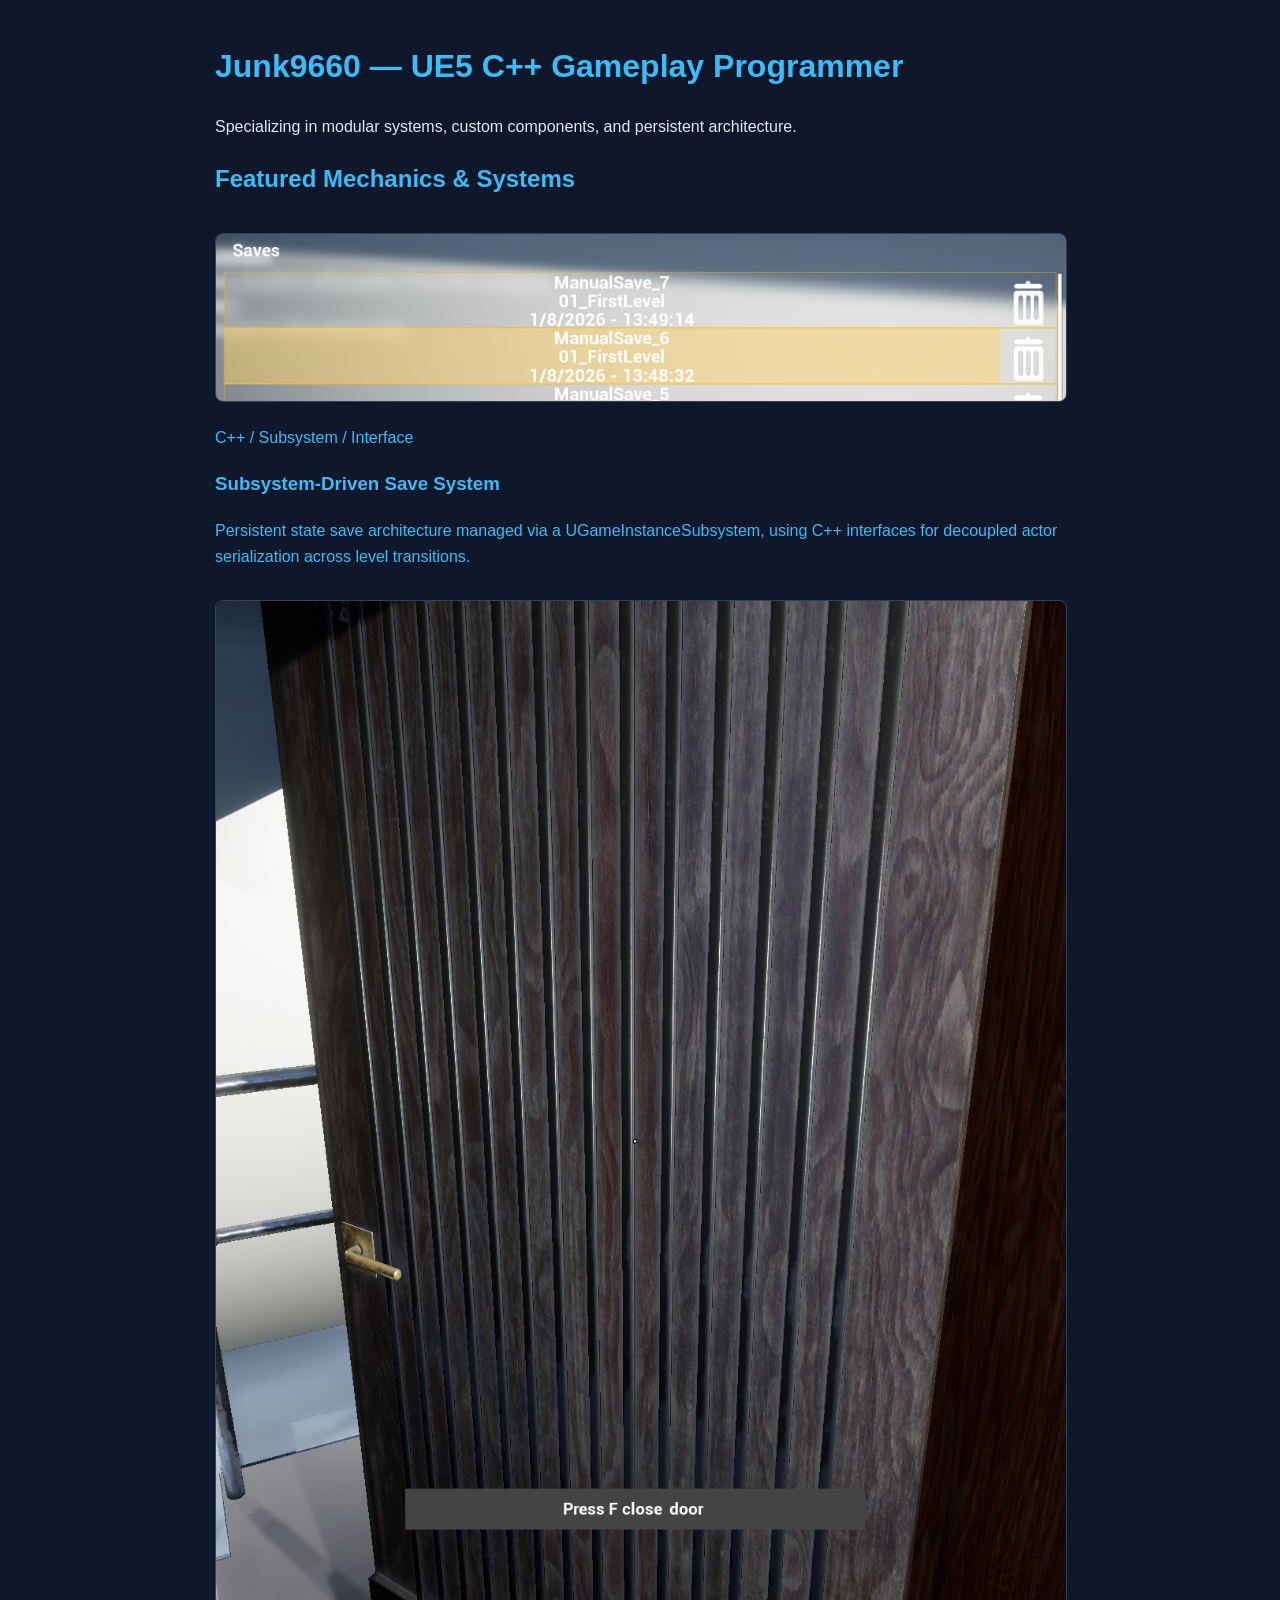
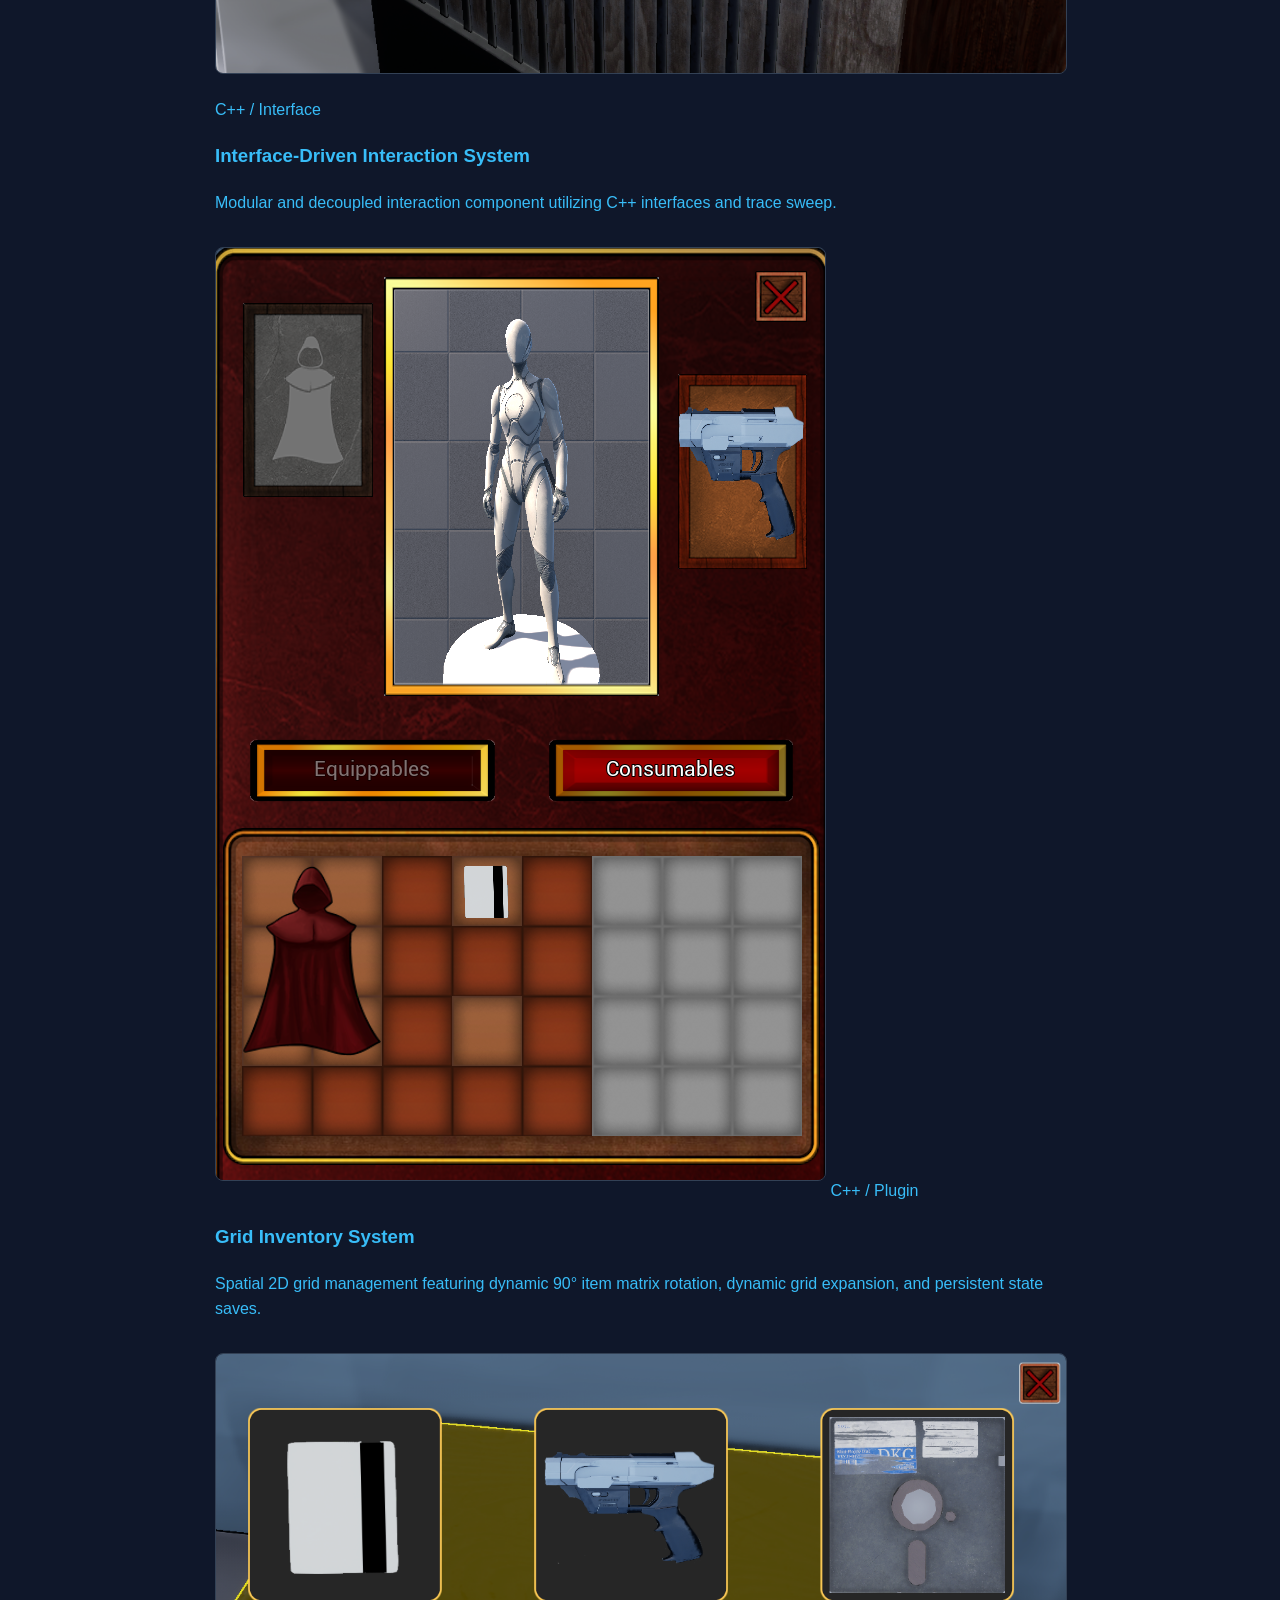
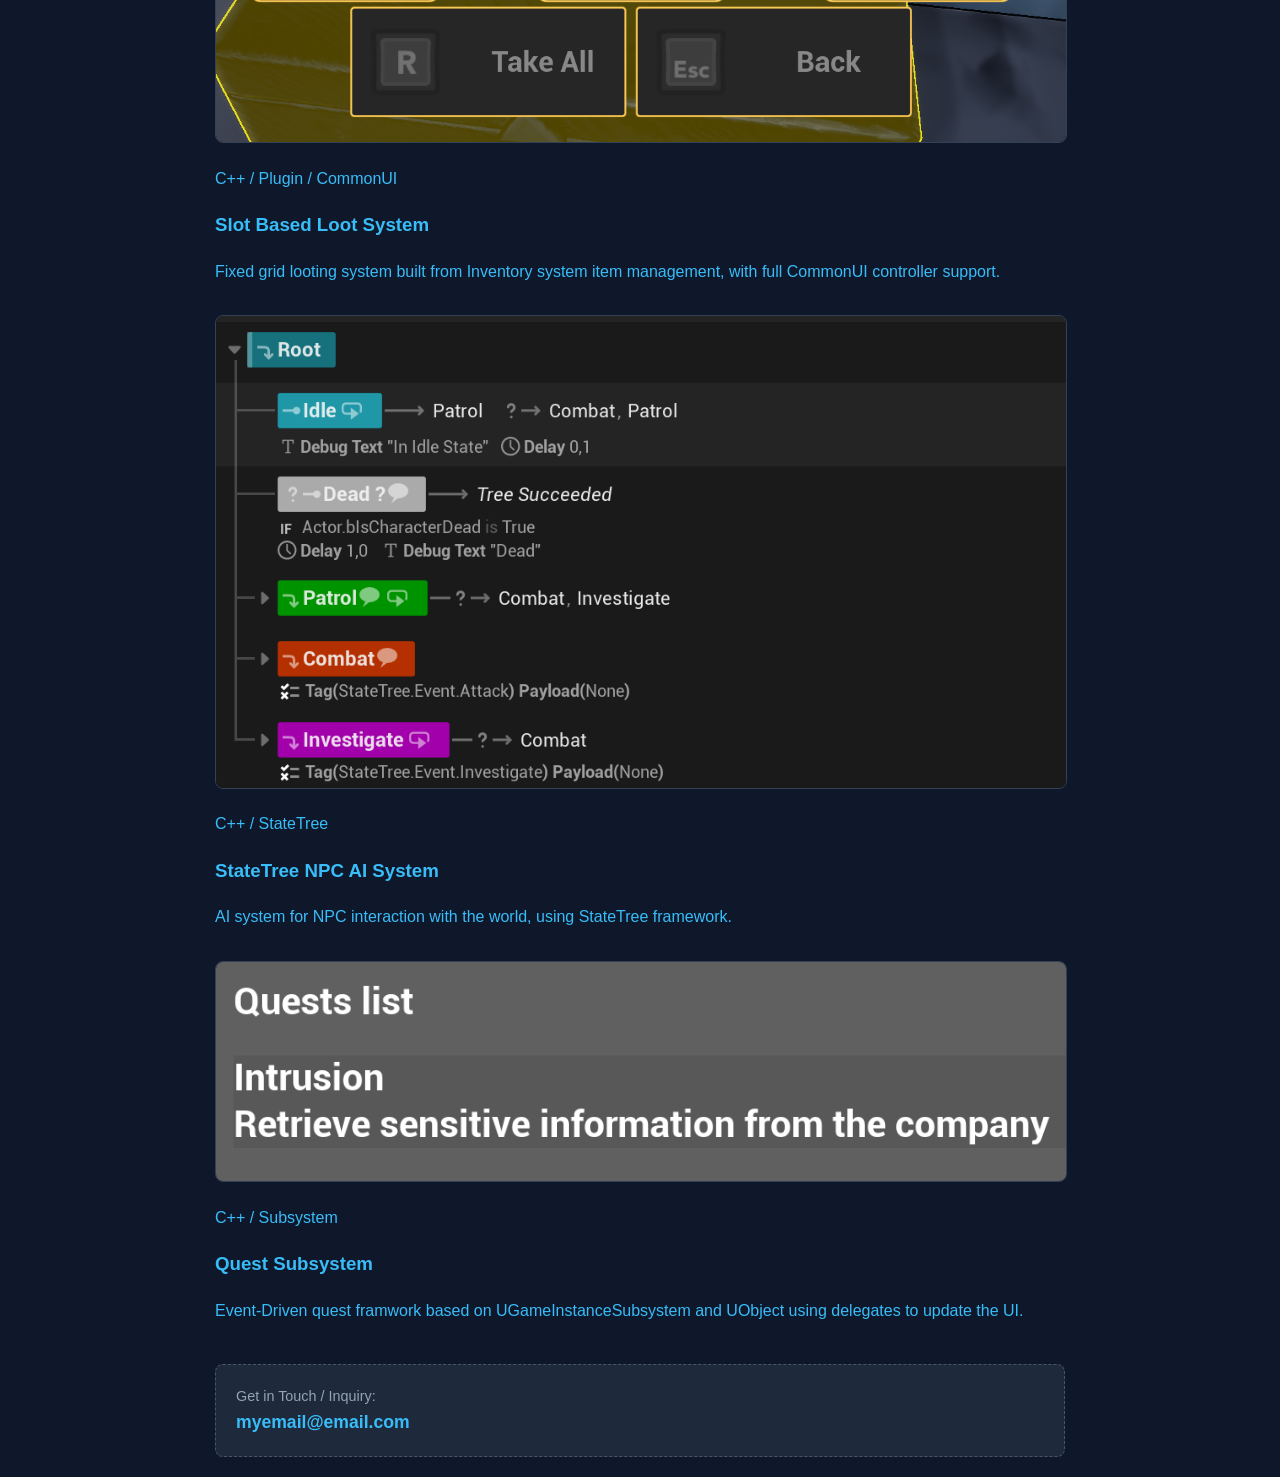
==== index.html @ 6985b5f7 "Update index.html" ====
<!DOCTYPE html>
<html lang="en">
<head>
    <meta charset="UTF-8">
    <meta name="viewport" content="width=device-width, initial-scale=1.0">
    <title>Gameplay Programmer Portfolio</title>
    <link rel="stylesheet" href="./style.css">
</head>
<body>

    <h1>Junk9660 — UE5 C++ Gameplay Programmer</h1>
    <p class="subtitle">Specializing in modular systems, custom components, and persistent architecture.</p>

    <h2>Featured Mechanics & Systems</h2>

    <div class="grid">
        <a href="./save_system/" class="card">
            <img src="save_thumbnail.png" alt="Save System Screenshot" class="card-img">
            <span class="tag">C++ / Subsystem / Interface</span>
            <h3>Subsystem-Driven Save System</h3>
            <p>Persistent state save architecture managed via a UGameInstanceSubsystem, using C++ interfaces for decoupled actor serialization across level transitions.</p>
        </a>

        <a href="./interaction_system/" class="card">
            <img src="interaction_thumbnail.png" alt="Interaction System Screenshot" class="card-img">
            <span class="tag">C++ / Interface</span>
            <h3>Interface-Driven Interaction System</h3>
            <p>Modular and decoupled interaction component utilizing C++ interfaces and trace sweep.</p>
        </a>

        <a href="./inventory_system/" class="card">
            <img src="inventory_thumbnail.png" alt="Inventory System Screenshot" class="card-img">
            <span class="tag">C++ / Plugin</span>
            <h3>Grid Inventory System</h3>
            <p>Spatial 2D grid management featuring dynamic 90° item matrix rotation, dynamic grid expansion, and persistent state saves.</p>
        </a>

        <a href="./loot_system/" class="card">
            <img src="loot_thumbnail.png" alt="Loot System Screenshot" class="card-img">
            <span class="tag">C++ / Plugin / CommonUI</span>
            <h3>Slot Based Loot System</h3>
            <p>Fixed grid looting system built from Inventory system item management, with full CommonUI controller support.</p>
        </a>

        <a href="./ai_system/" class="card">
            <img src="ai_thumbnail.png" alt="AI System Screenshot" class="card-img">
            <span class="tag">C++ / StateTree</span>
            <h3>StateTree NPC AI System</h3>
            <p>AI system for NPC interaction with the world, using StateTree framework.</p>
        </a>

        <a href="./quest_system/" class="card">
            <img src="quest_thumbnail.png" alt="AI System Screenshot" class="card-img">
            <span class="tag">C++ / Subsystem</span>
            <h3>Quest Subsystem</h3>
            <p>Event-Driven quest framwork based on UGameInstanceSubsystem and UObject using delegates to update the UI.</p>
        </a>
    </div>

    <div class="contact-box">
        <div>
            <span style="color: #94a3b8; font-size: 0.9rem; display: block;">Get in Touch / Inquiry:</span>
            <a href="mailto:myemail@email.com" style="color: #38bdf8; font-weight: bold; text-decoration: none; font-size: 1.1rem;">myemail@email.com</a>
        </div>
    </div>

    

</body>
</html>
---- style.css ----
/* ==========================================
   GLOBAL THEME & RESETS
   ========================================== */
body { 
    font-family: -apple-system, BlinkMacSystemFont, "Segoe UI", Roboto, sans-serif; 
    line-height: 1.6; 
    max-width: 850px; 
    margin: 0 auto; 
    padding: 20px; 
    background: #0f172a; 
    color: #e2e8f0; 
}

h1, h2, h3 { 
    color: #38bdf8; 
}

a {
    color: #38bdf8;
    text-decoration: none;
}

.back-link { 
    display: inline-block; 
    margin-bottom: 20px; 
    color: #38bdf8; 
    text-decoration: none; 
    font-weight: bold; 
}
.back-link:hover { 
    text-decoration: underline; 
}

/* ==========================================
   VIDEO CONTAINER & IMAGES
   ========================================== */
.video-container { 
    position: relative; 
    padding-bottom: 56.25%; 
    height: 0; 
    overflow: hidden; 
    margin-bottom: 25px; 
    border-radius: 8px; 
    background-color: #1e293b;
    border: 1px solid #334155;
}

.video-container iframe { 
    position: absolute; 
    top: 0; 
    left: 0; 
    width: 100%; 
    height: 100%; 
    border: 0; 
}

img { 
    max-width: 100%; 
    height: auto; 
    border-radius: 8px; 
    margin: 15px 0; 
    border: 1px solid #334155; 
}

/* ==========================================
   FEATURE CARDS & GRIDS
   ========================================== */
.feature-grid {
    display: grid;
    grid-template-columns: repeat(auto-fit, minmax(350px, 1fr));
    gap: 20px;
    margin: 20px 0;
}

.feature-card {
    background: #1e293b;
    padding: 20px;
    border-radius: 8px;
    border: 1px solid #334155;
}

.feature-card h3 {
    margin-top: 0;
    font-size: 1.1rem;
    color: #38bdf8;
}

/* ==========================================
   CODE BLOCK & PRISM CUSTOMIZATION
   ========================================== */
.code-container {
    position: relative;
    margin-top: 15px;
}

pre[class*="language-"] {
    border-radius: 6px;
    border: 1px solid #334155;
    background: #090d16 !important;
    margin: 0;
    padding: 15px;
}

.copy-btn {
    position: absolute;
    top: 10px;
    right: 10px;
    background: #334155;
    color: #f8fafc;
    border: 1px solid #475569;
    padding: 4px 10px;
    border-radius: 4px;
    font-size: 0.75rem;
    font-weight: bold;
    cursor: pointer;
    z-index: 10;
    transition: background 0.2s;
}

.copy-btn:hover {
    background: #0284c7;
}

/* ==========================================
   FOOTER & CONTACT BOX
   ========================================== */
.contact-box { 
    background: #1e293b; 
    padding: 20px; 
    border-radius: 8px; 
    border: 1px dashed #475569; 
    margin-top: 40px; 
    display: flex;
    align-items: center;
    justify-content: space-between;
    flex-wrap: wrap;
    gap: 10px;
}
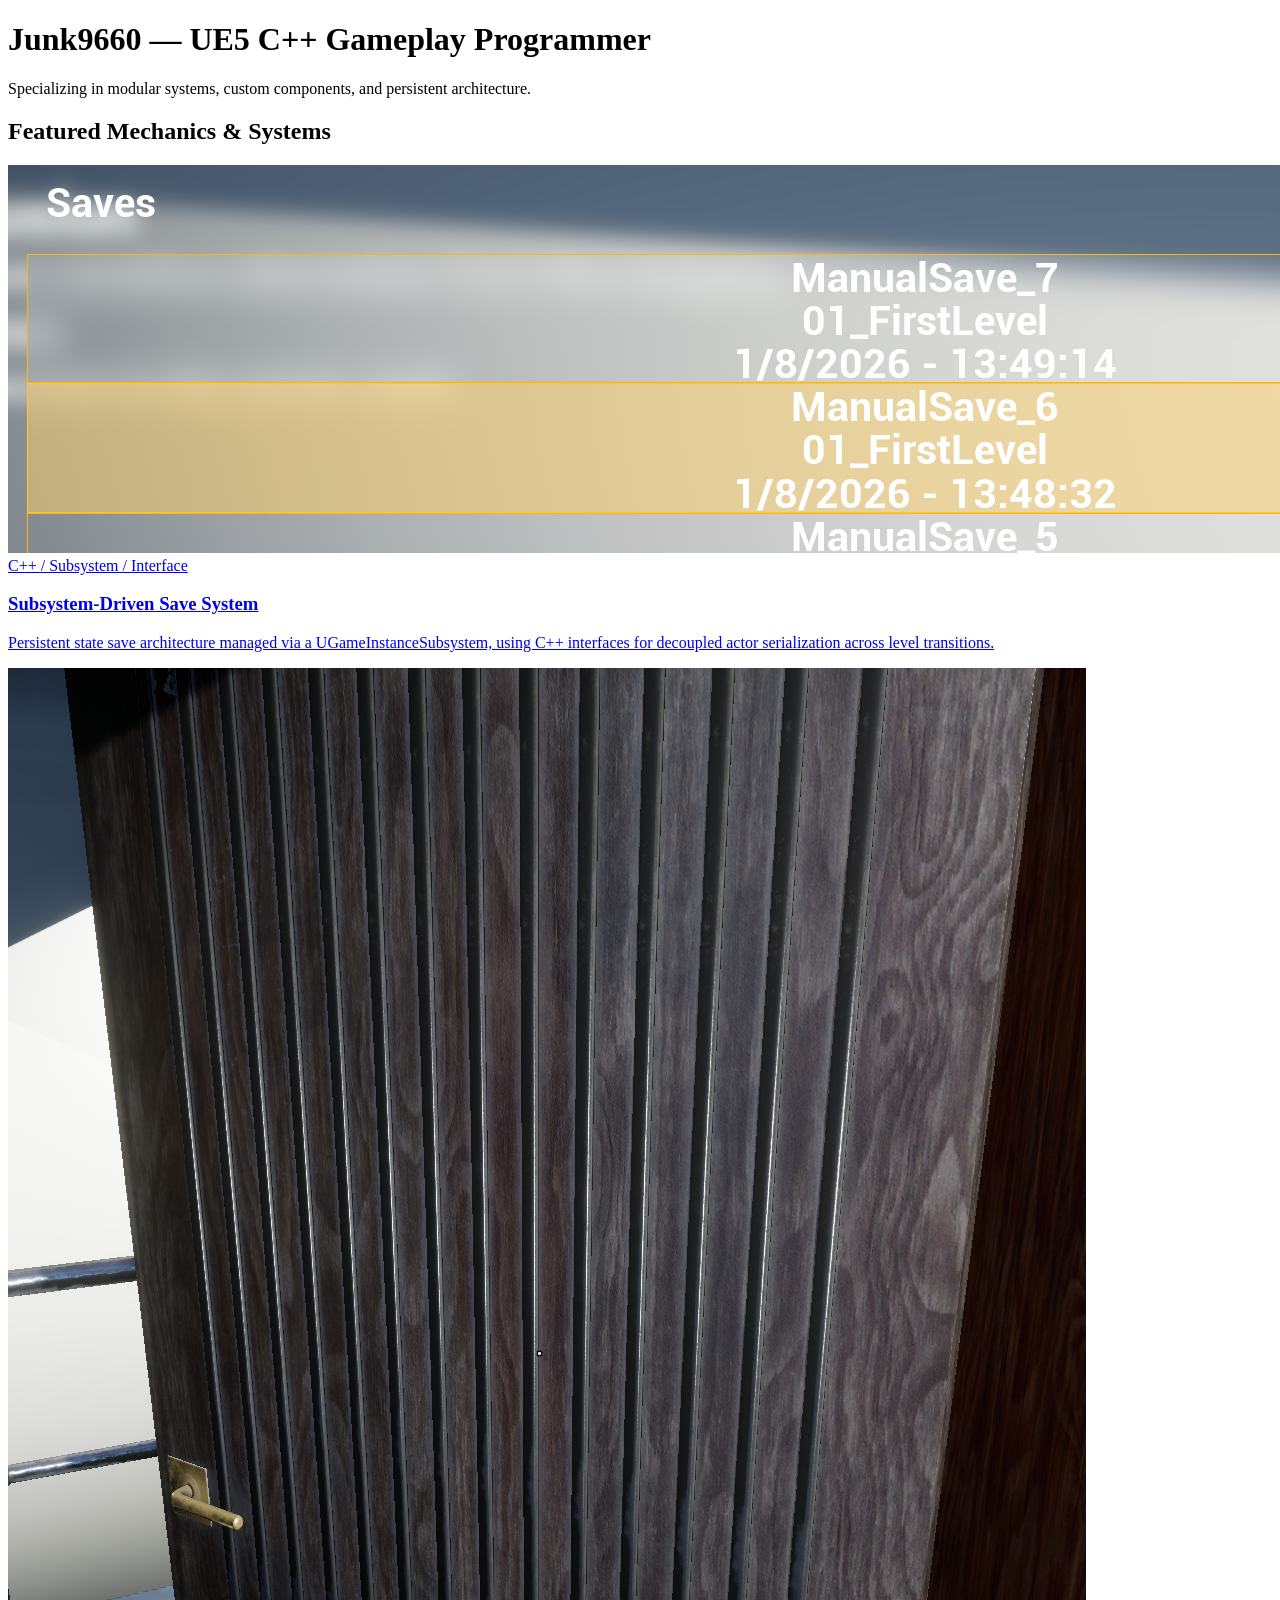
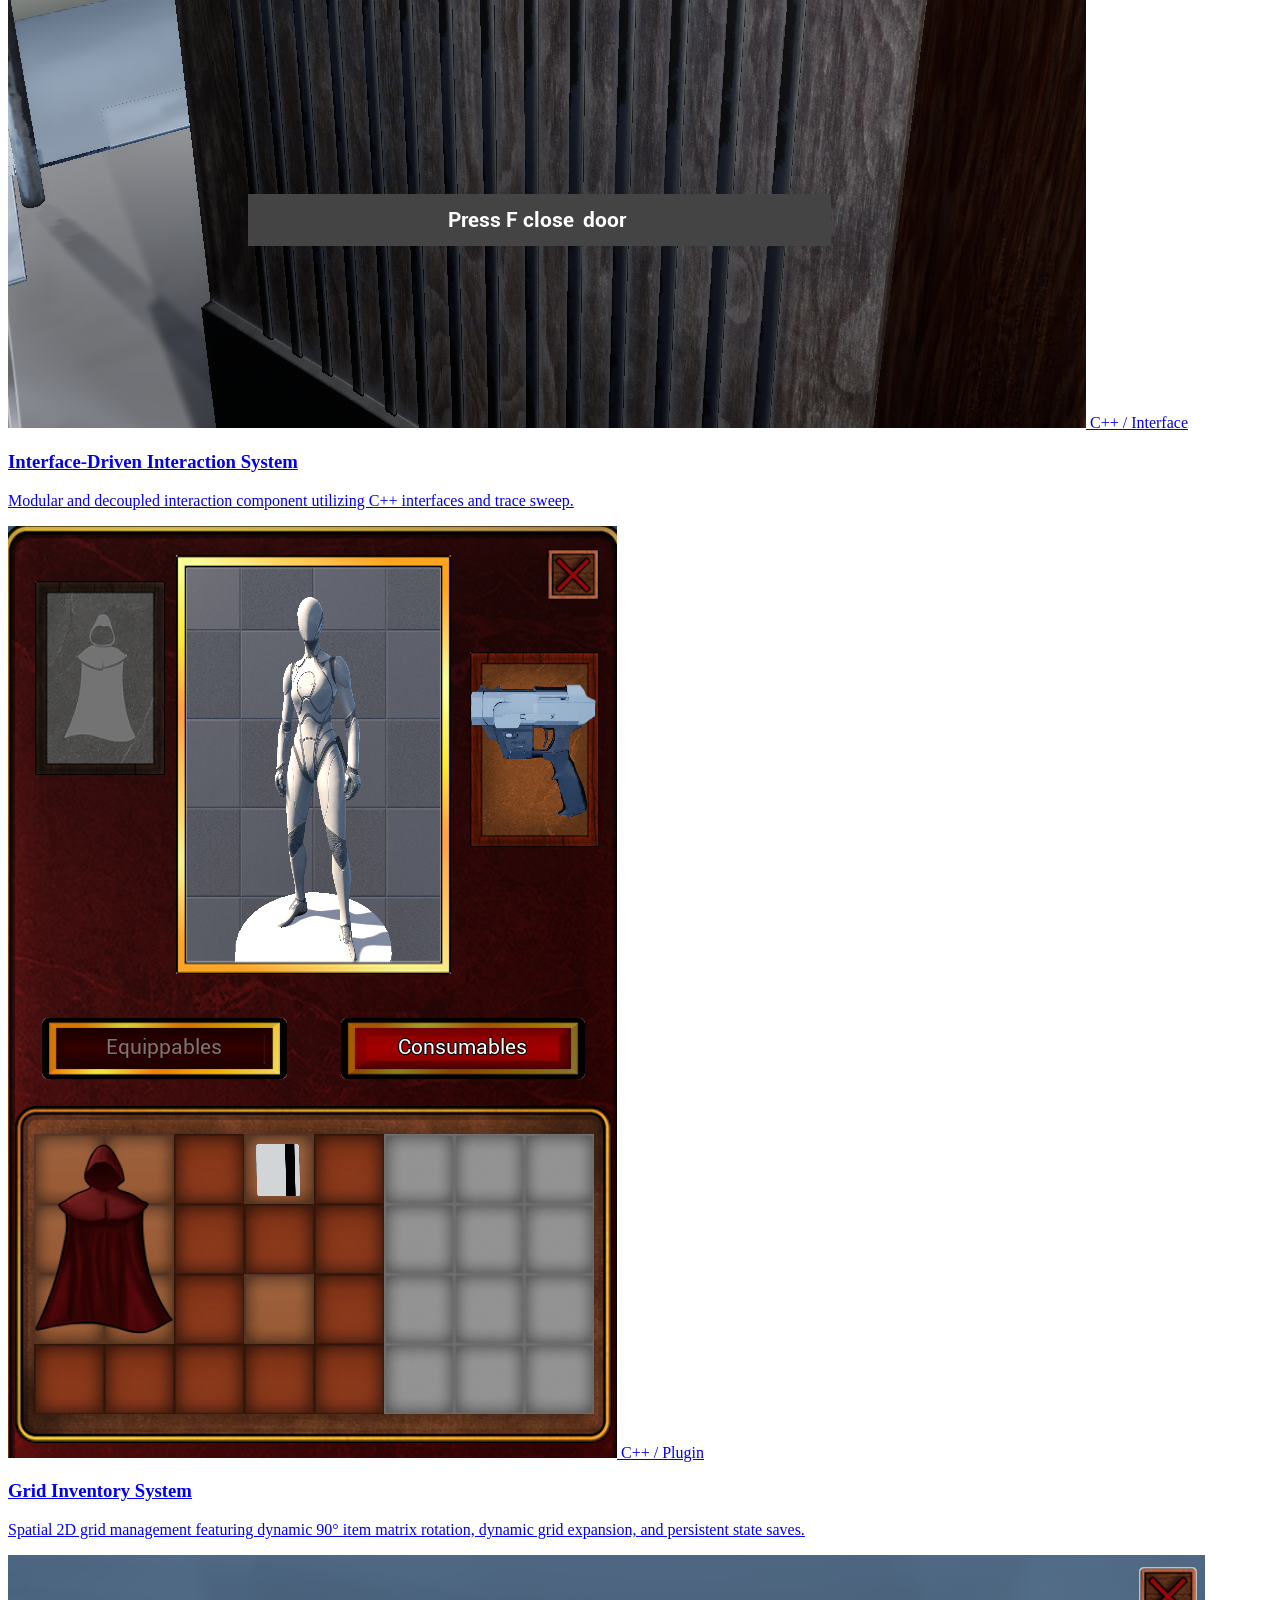
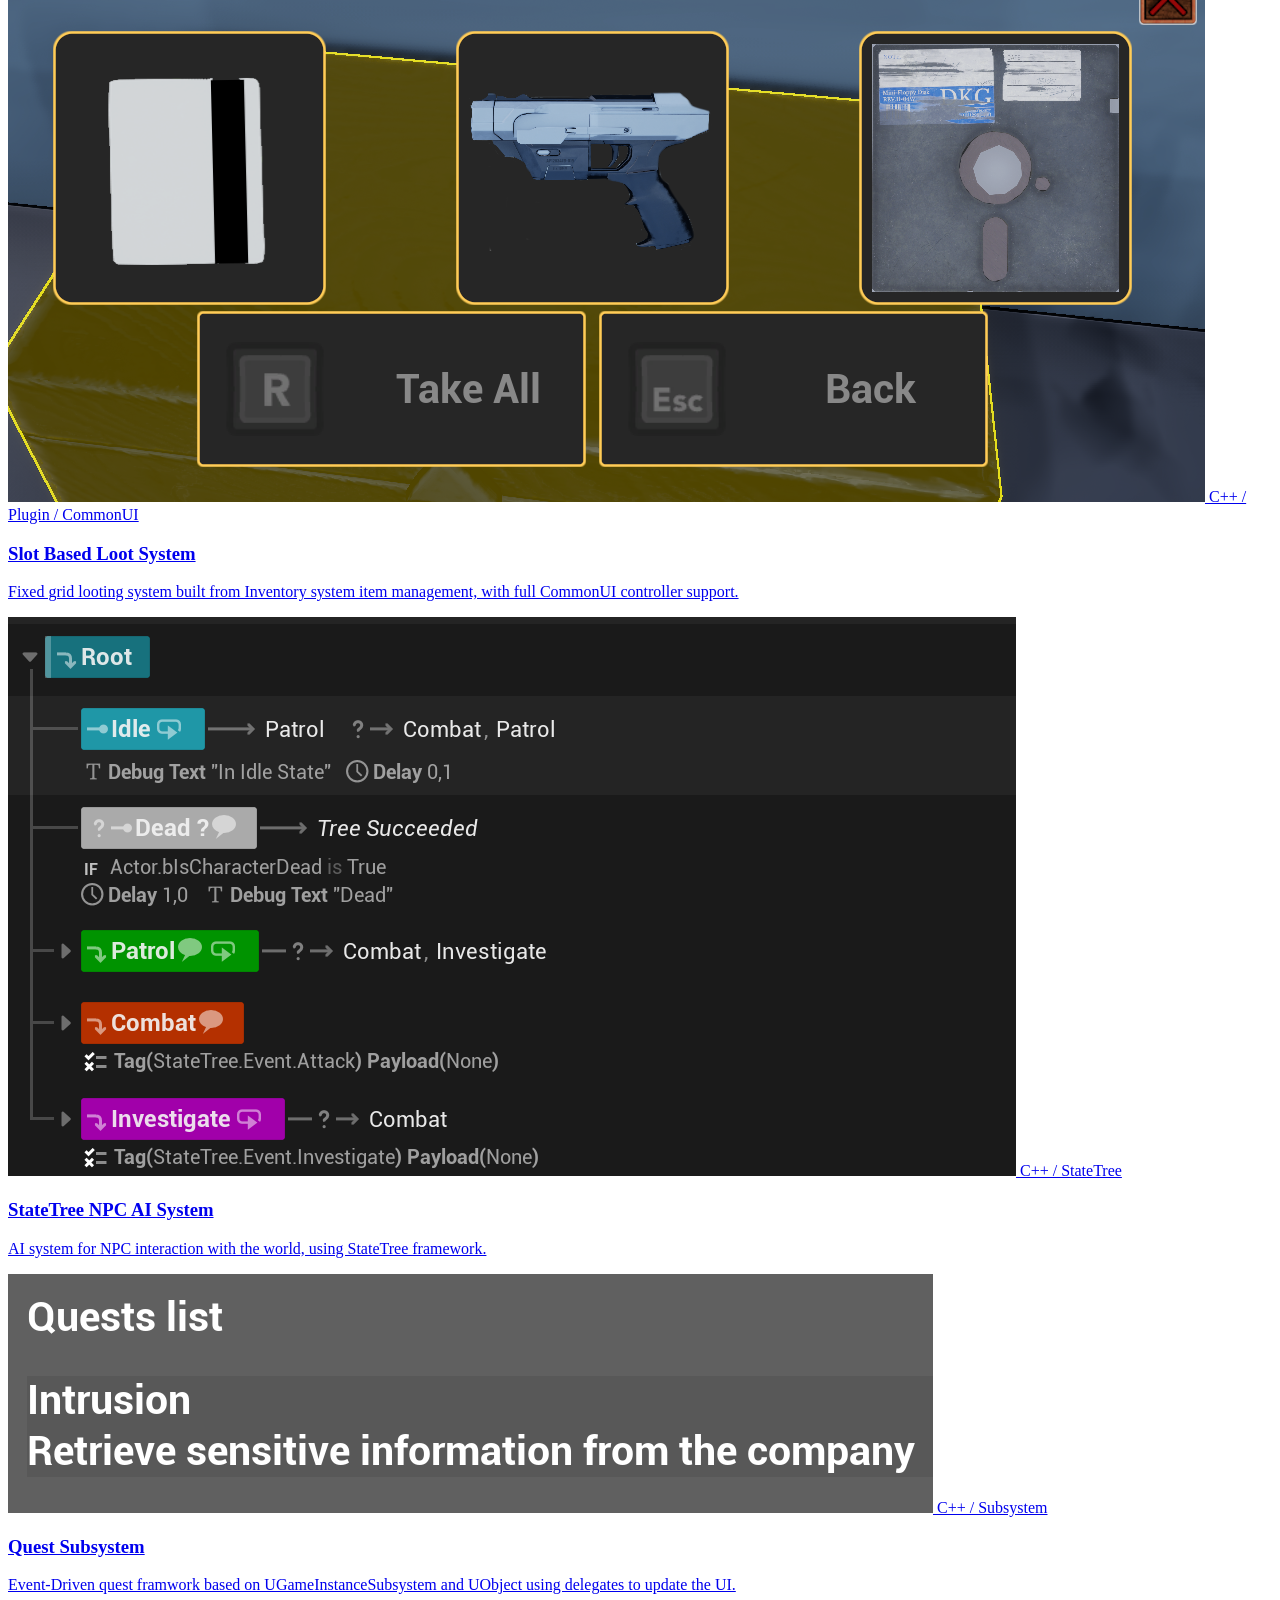
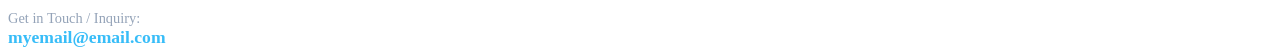
==== commit f7a6c597: "Update index.html" ====
--- a/index.html
+++ b/index.html
@@ -4,7 +4,7 @@
     <meta charset="UTF-8">
     <meta name="viewport" content="width=device-width, initial-scale=1.0">
     <title>Gameplay Programmer Portfolio</title>
-    <link rel="stylesheet" href="./style.css">
+    <link rel="stylesheet" href=".style.css">
 </head>
 <body>
 
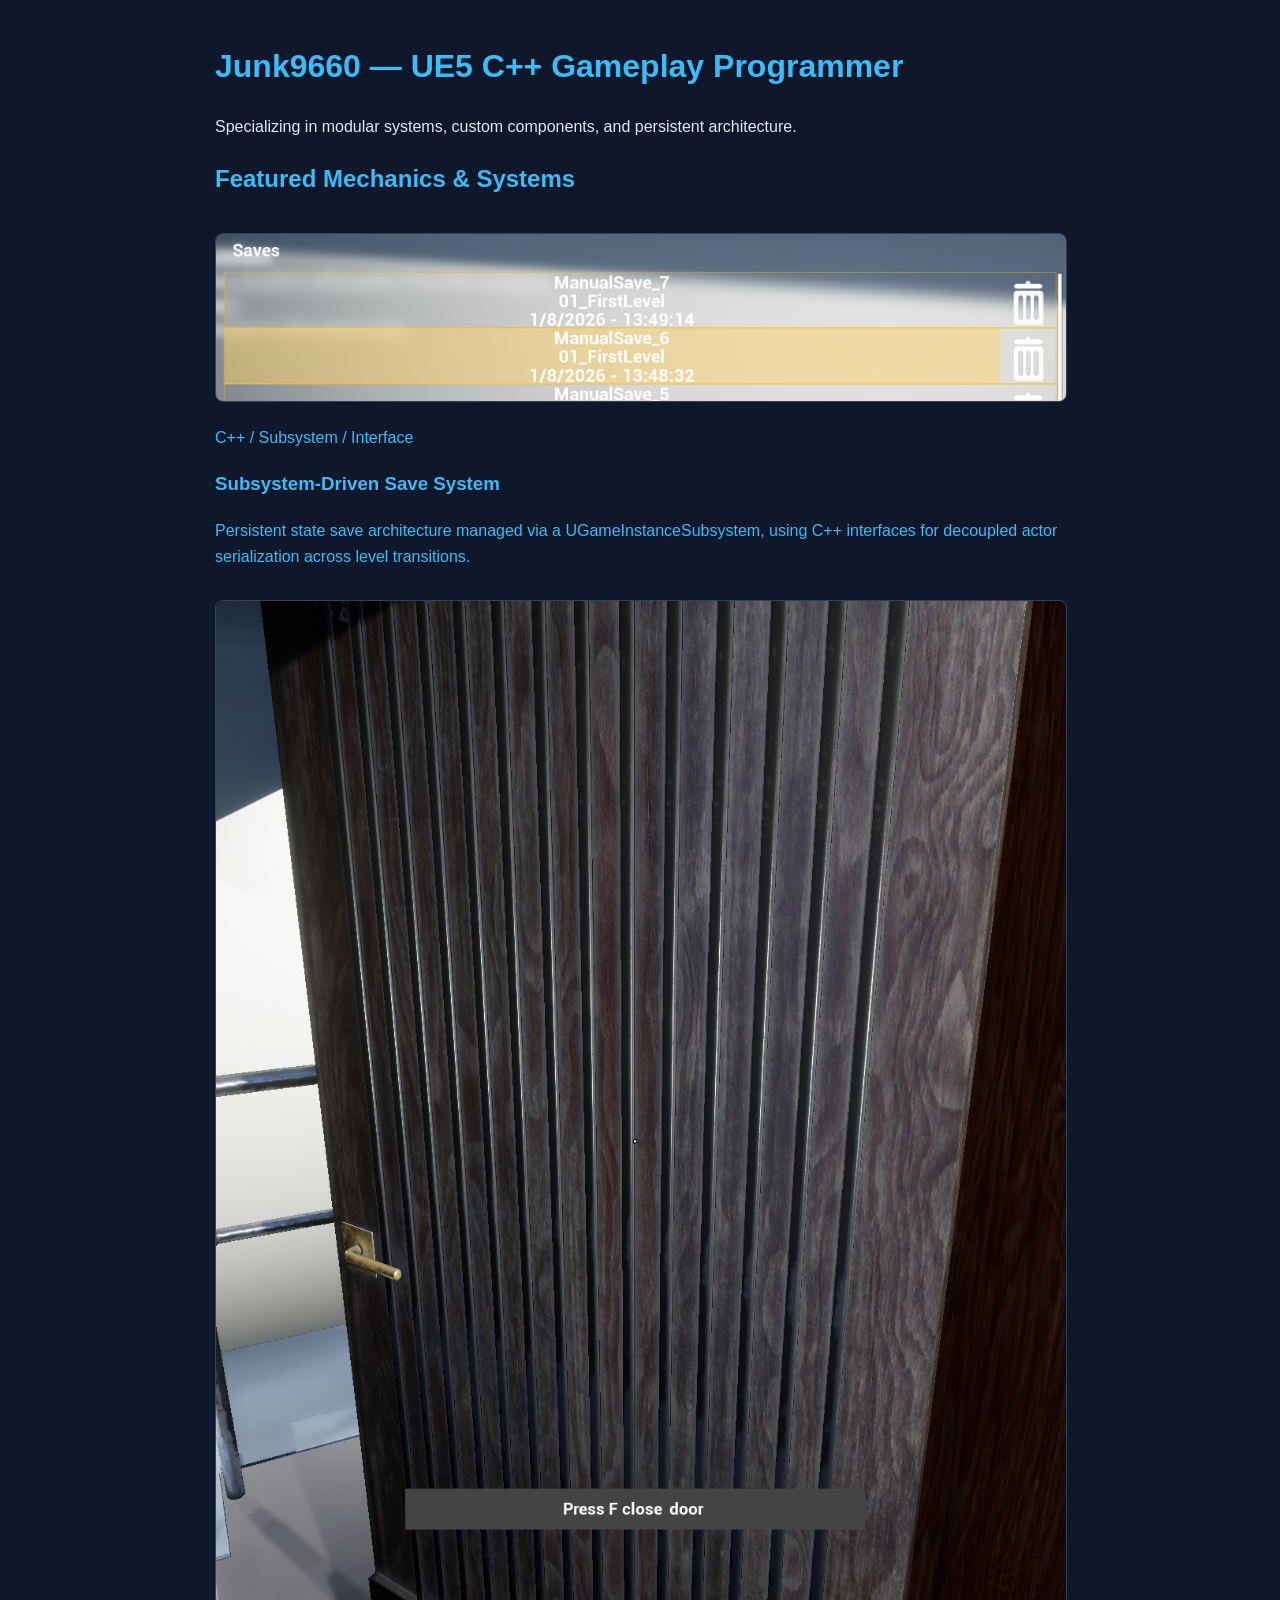
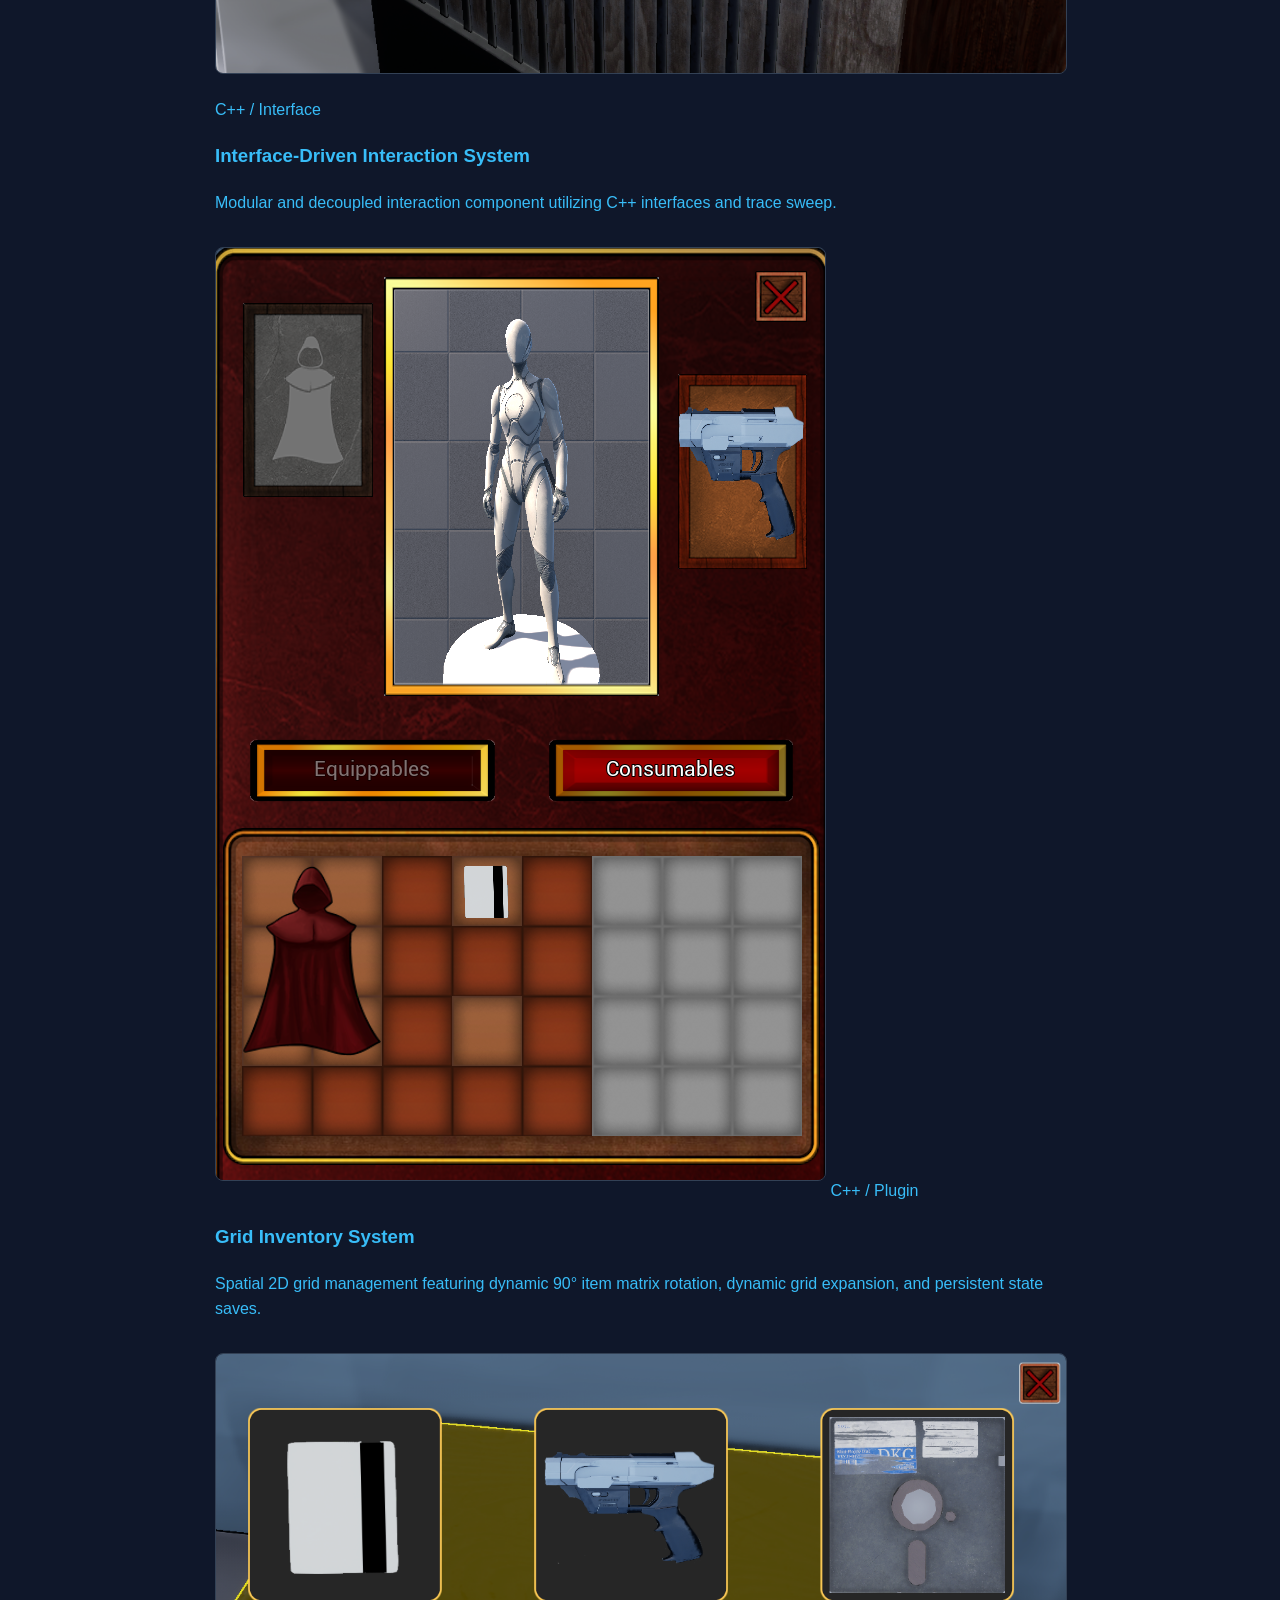
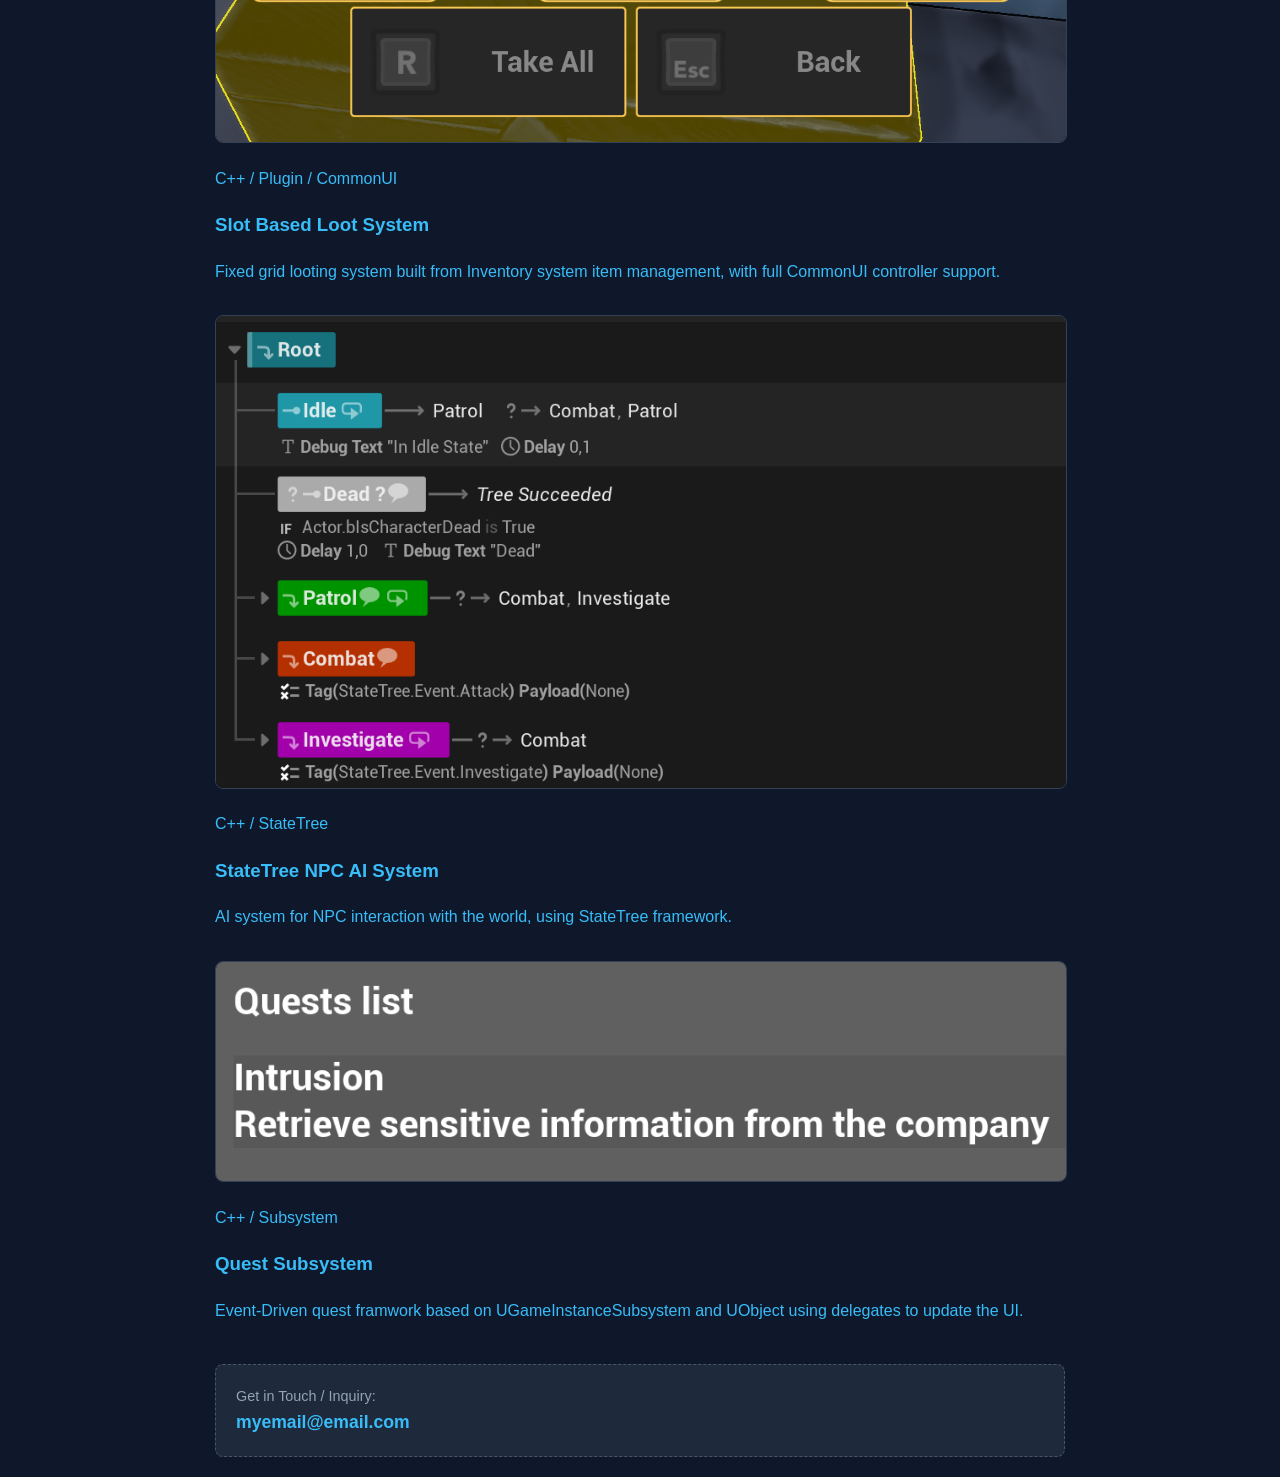
==== commit 7579a20e: "Update index.html" ====
--- a/index.html
+++ b/index.html
@@ -4,7 +4,7 @@
     <meta charset="UTF-8">
     <meta name="viewport" content="width=device-width, initial-scale=1.0">
     <title>Gameplay Programmer Portfolio</title>
-    <link rel="stylesheet" href=".style.css">
+    <link rel="stylesheet" href="./style.css">
 </head>
 <body>
 
--- a/style.css
+++ b/style.css
@@ -0,0 +1,138 @@
+/* ==========================================
+   GLOBAL THEME & RESETS
+   ========================================== */
+body { 
+    font-family: -apple-system, BlinkMacSystemFont, "Segoe UI", Roboto, sans-serif; 
+    line-height: 1.6; 
+    max-width: 850px; 
+    margin: 0 auto; 
+    padding: 20px; 
+    background: #0f172a; 
+    color: #e2e8f0; 
+}
+
+h1, h2, h3 { 
+    color: #38bdf8; 
+}
+
+a {
+    color: #38bdf8;
+    text-decoration: none;
+}
+
+.back-link { 
+    display: inline-block; 
+    margin-bottom: 20px; 
+    color: #38bdf8; 
+    text-decoration: none; 
+    font-weight: bold; 
+}
+.back-link:hover { 
+    text-decoration: underline; 
+}
+
+/* ==========================================
+   VIDEO CONTAINER & IMAGES
+   ========================================== */
+.video-container { 
+    position: relative; 
+    padding-bottom: 56.25%; 
+    height: 0; 
+    overflow: hidden; 
+    margin-bottom: 25px; 
+    border-radius: 8px; 
+    background-color: #1e293b;
+    border: 1px solid #334155;
+}
+
+.video-container iframe { 
+    position: absolute; 
+    top: 0; 
+    left: 0; 
+    width: 100%; 
+    height: 100%; 
+    border: 0; 
+}
+
+img { 
+    max-width: 100%; 
+    height: auto; 
+    border-radius: 8px; 
+    margin: 15px 0; 
+    border: 1px solid #334155; 
+}
+
+/* ==========================================
+   FEATURE CARDS & GRIDS
+   ========================================== */
+.feature-grid {
+    display: grid;
+    grid-template-columns: repeat(auto-fit, minmax(350px, 1fr));
+    gap: 20px;
+    margin: 20px 0;
+}
+
+.feature-card {
+    background: #1e293b;
+    padding: 20px;
+    border-radius: 8px;
+    border: 1px solid #334155;
+}
+
+.feature-card h3 {
+    margin-top: 0;
+    font-size: 1.1rem;
+    color: #38bdf8;
+}
+
+/* ==========================================
+   CODE BLOCK & PRISM CUSTOMIZATION
+   ========================================== */
+.code-container {
+    position: relative;
+    margin-top: 15px;
+}
+
+pre[class*="language-"] {
+    border-radius: 6px;
+    border: 1px solid #334155;
+    background: #090d16 !important;
+    margin: 0;
+    padding: 15px;
+}
+
+.copy-btn {
+    position: absolute;
+    top: 10px;
+    right: 10px;
+    background: #334155;
+    color: #f8fafc;
+    border: 1px solid #475569;
+    padding: 4px 10px;
+    border-radius: 4px;
+    font-size: 0.75rem;
+    font-weight: bold;
+    cursor: pointer;
+    z-index: 10;
+    transition: background 0.2s;
+}
+
+.copy-btn:hover {
+    background: #0284c7;
+}
+
+/* ==========================================
+   FOOTER & CONTACT BOX
+   ========================================== */
+.contact-box { 
+    background: #1e293b; 
+    padding: 20px; 
+    border-radius: 8px; 
+    border: 1px dashed #475569; 
+    margin-top: 40px; 
+    display: flex;
+    align-items: center;
+    justify-content: space-between;
+    flex-wrap: wrap;
+    gap: 10px;
+}
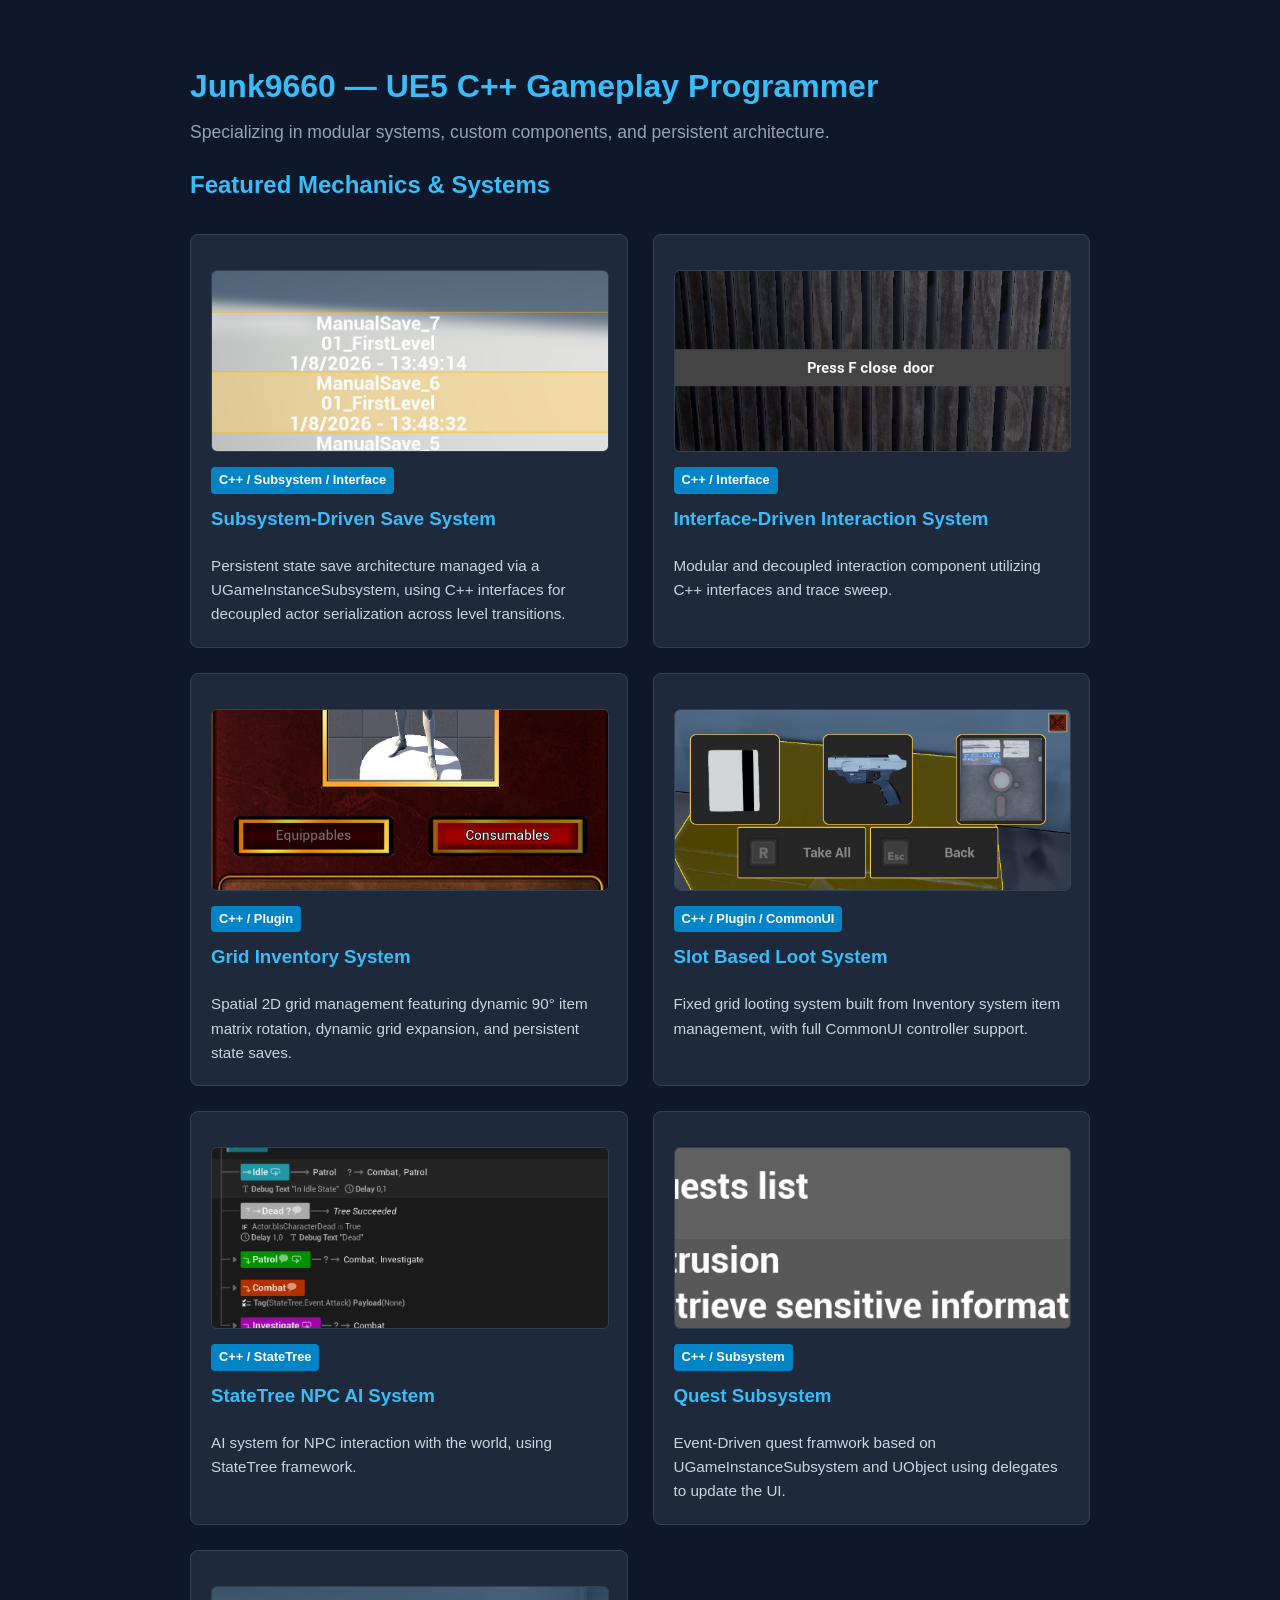
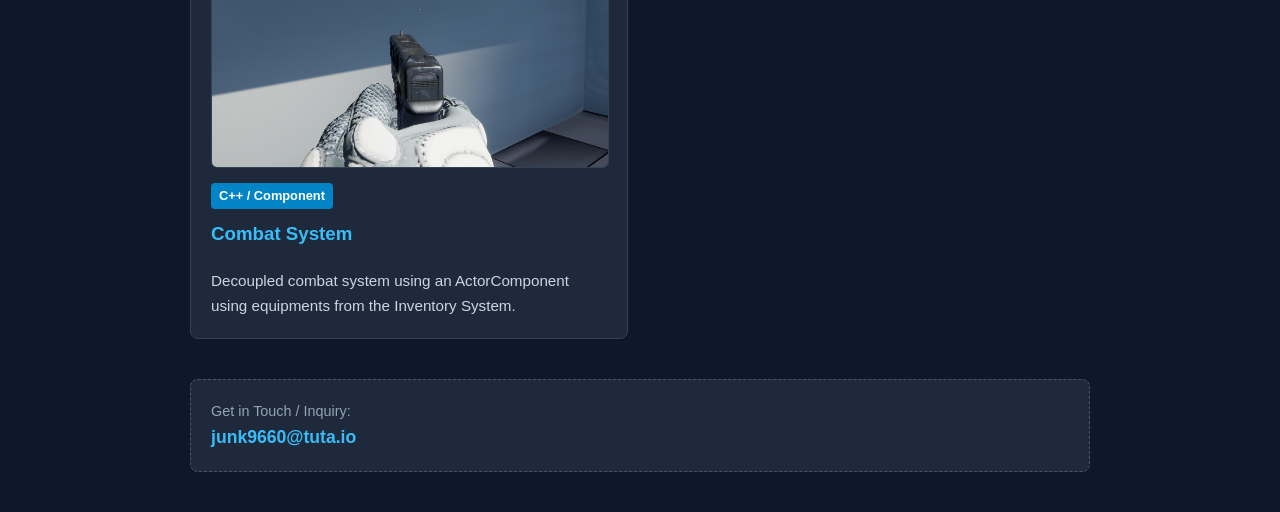
==== commit e7b475f1: "Added combat system" ====
--- a/index.html
+++ b/index.html
@@ -55,12 +55,19 @@
             <h3>Quest Subsystem</h3>
             <p>Event-Driven quest framwork based on UGameInstanceSubsystem and UObject using delegates to update the UI.</p>
         </a>
+
+        <a href="./combat_system/" class="card">
+            <img src="combat_thumbnail.png" alt="Combat System Screenshot" class="card-img">
+            <span class="tag">C++ / Component</span>
+            <h3>Combat System</h3>
+            <p>Decoupled combat system using an ActorComponent using equipments from the Inventory System.</p>
+        </a>
     </div>
 
     <div class="contact-box">
         <div>
             <span style="color: #94a3b8; font-size: 0.9rem; display: block;">Get in Touch / Inquiry:</span>
-            <a href="mailto:myemail@email.com" style="color: #38bdf8; font-weight: bold; text-decoration: none; font-size: 1.1rem;">myemail@email.com</a>
+            <a href="junk9660@tuta.io" style="color: #38bdf8; font-weight: bold; text-decoration: none; font-size: 1.1rem;">junk9660@tuta.io</a>
         </div>
     </div>
 
--- a/style.css
+++ b/style.css
@@ -4,14 +4,19 @@
 body { 
     font-family: -apple-system, BlinkMacSystemFont, "Segoe UI", Roboto, sans-serif; 
     line-height: 1.6; 
-    max-width: 850px; 
+    max-width: 900px; 
     margin: 0 auto; 
-    padding: 20px; 
+    padding: 40px 20px; 
     background: #0f172a; 
-    color: #e2e8f0; 
-}
-
-h1, h2, h3 { 
+    color: #f8fafc; 
+}
+
+h1 { 
+    color: #38bdf8; 
+    margin-bottom: 5px; 
+}
+
+h2, h3 { 
     color: #38bdf8; 
 }
 
@@ -20,6 +25,12 @@
     text-decoration: none;
 }
 
+.subtitle { 
+    color: #94a3b8; 
+    margin-top: 0; 
+    font-size: 1.1rem; 
+}
+
 .back-link { 
     display: inline-block; 
     margin-bottom: 20px; 
@@ -32,7 +43,147 @@
 }
 
 /* ==========================================
-   VIDEO CONTAINER & IMAGES
+   MAIN PAGE: GRID & CARDS
+   ========================================== */
+.grid { 
+    display: grid; 
+    grid-template-columns: repeat(auto-fit, minmax(350px, 1fr)); 
+    gap: 25px; 
+    margin-top: 30px; 
+}
+
+/* Responsive Fix: Stack 1 element per line on mobile screens */
+@media (max-width: 650px) {
+    .grid {
+        grid-template-columns: 1fr;
+    }
+}
+
+.card { 
+    background: #1e293b; 
+    border-radius: 8px; 
+    padding: 20px; 
+    border: 1px solid #334155; 
+    text-decoration: none; 
+    color: inherit; 
+    transition: transform 0.2s, border-color 0.2s; 
+    display: flex;
+    flex-direction: column;
+}
+.card:hover { 
+    transform: translateY(-5px); 
+    border-color: #38bdf8; 
+}
+
+.card-img {
+    width: 100%;
+    height: 180px;
+    object-fit: cover;
+    border-radius: 6px;
+    margin-bottom: 15px;
+    border: 1px solid #334155;
+    background-color: #0f172a;
+}
+
+.card h3 { 
+    margin: 10px 0 5px 0; 
+    color: #38bdf8; 
+}
+
+.card p { 
+    color: #cbd5e1; 
+    font-size: 0.95rem; 
+    margin-bottom: 0; 
+}
+
+.tag { 
+    align-self: flex-start;
+    background: #0284c7; 
+    color: #fff;
+    font-size: 0.8rem; 
+    padding: 3px 8px; 
+    border-radius: 4px; 
+    font-weight: bold;
+}
+
+/* ==========================================
+   SUBPAGES: FEATURE CARDS & GRIDS
+   ========================================== */
+.feature-grid {
+    display: grid;
+    grid-template-columns: repeat(auto-fit, minmax(350px, 1fr));
+    gap: 20px;
+    margin: 20px 0;
+}
+
+.feature-card {
+    background: #1e293b;
+    padding: 20px;
+    border-radius: 8px;
+    border: 1px solid #334155;
+}
+
+.feature-card h3 {
+    margin-top: 0;
+    font-size: 1.1rem;
+    color: #38bdf8;
+}
+
+/* ==========================================
+   DETAILS / SUMMARY DROPDOWNS
+   ========================================== */
+.feature-details {
+    background: #1e293b;
+    border: 1px solid #334155;
+    border-radius: 8px;
+    margin-bottom: 15px;
+    overflow: hidden;
+    transition: border-color 0.2s;
+}
+
+.feature-details[open] {
+    border-color: #38bdf8;
+}
+
+.feature-details summary {
+    padding: 15px 20px;
+    font-size: 1.05rem;
+    color: #f8fafc;
+    cursor: pointer;
+    user-select: none;
+    list-style: none; /* Removes default arrow in some browsers */
+    display: flex;
+    justify-content: space-between;
+    align-items: center;
+}
+
+.feature-details summary::-webkit-details-marker {
+    display: none; /* Removes default arrow in Chrome/Safari */
+}
+
+.feature-details summary::after {
+    content: "＋";
+    color: #38bdf8;
+    font-weight: bold;
+    font-size: 1.2rem;
+}
+
+.feature-details[open] summary::after {
+    content: "－";
+}
+
+.feature-details summary:hover {
+    background: #273549;
+}
+
+.details-content {
+    padding: 0 20px 20px 20px;
+    border-top: 1px solid #334155;
+    background: #0f172a;
+}
+
+/* ==========================================
+   MEDIA & VIDEO CONTAINERS
    ========================================== */
 .video-container { 
     position: relative; 
@@ -60,29 +211,6 @@
     border-radius: 8px; 
     margin: 15px 0; 
     border: 1px solid #334155; 
-}
-
-/* ==========================================
-   FEATURE CARDS & GRIDS
-   ========================================== */
-.feature-grid {
-    display: grid;
-    grid-template-columns: repeat(auto-fit, minmax(350px, 1fr));
-    gap: 20px;
-    margin: 20px 0;
-}
-
-.feature-card {
-    background: #1e293b;
-    padding: 20px;
-    border-radius: 8px;
-    border: 1px solid #334155;
-}
-
-.feature-card h3 {
-    margin-top: 0;
-    font-size: 1.1rem;
-    color: #38bdf8;
 }
 
 /* ==========================================
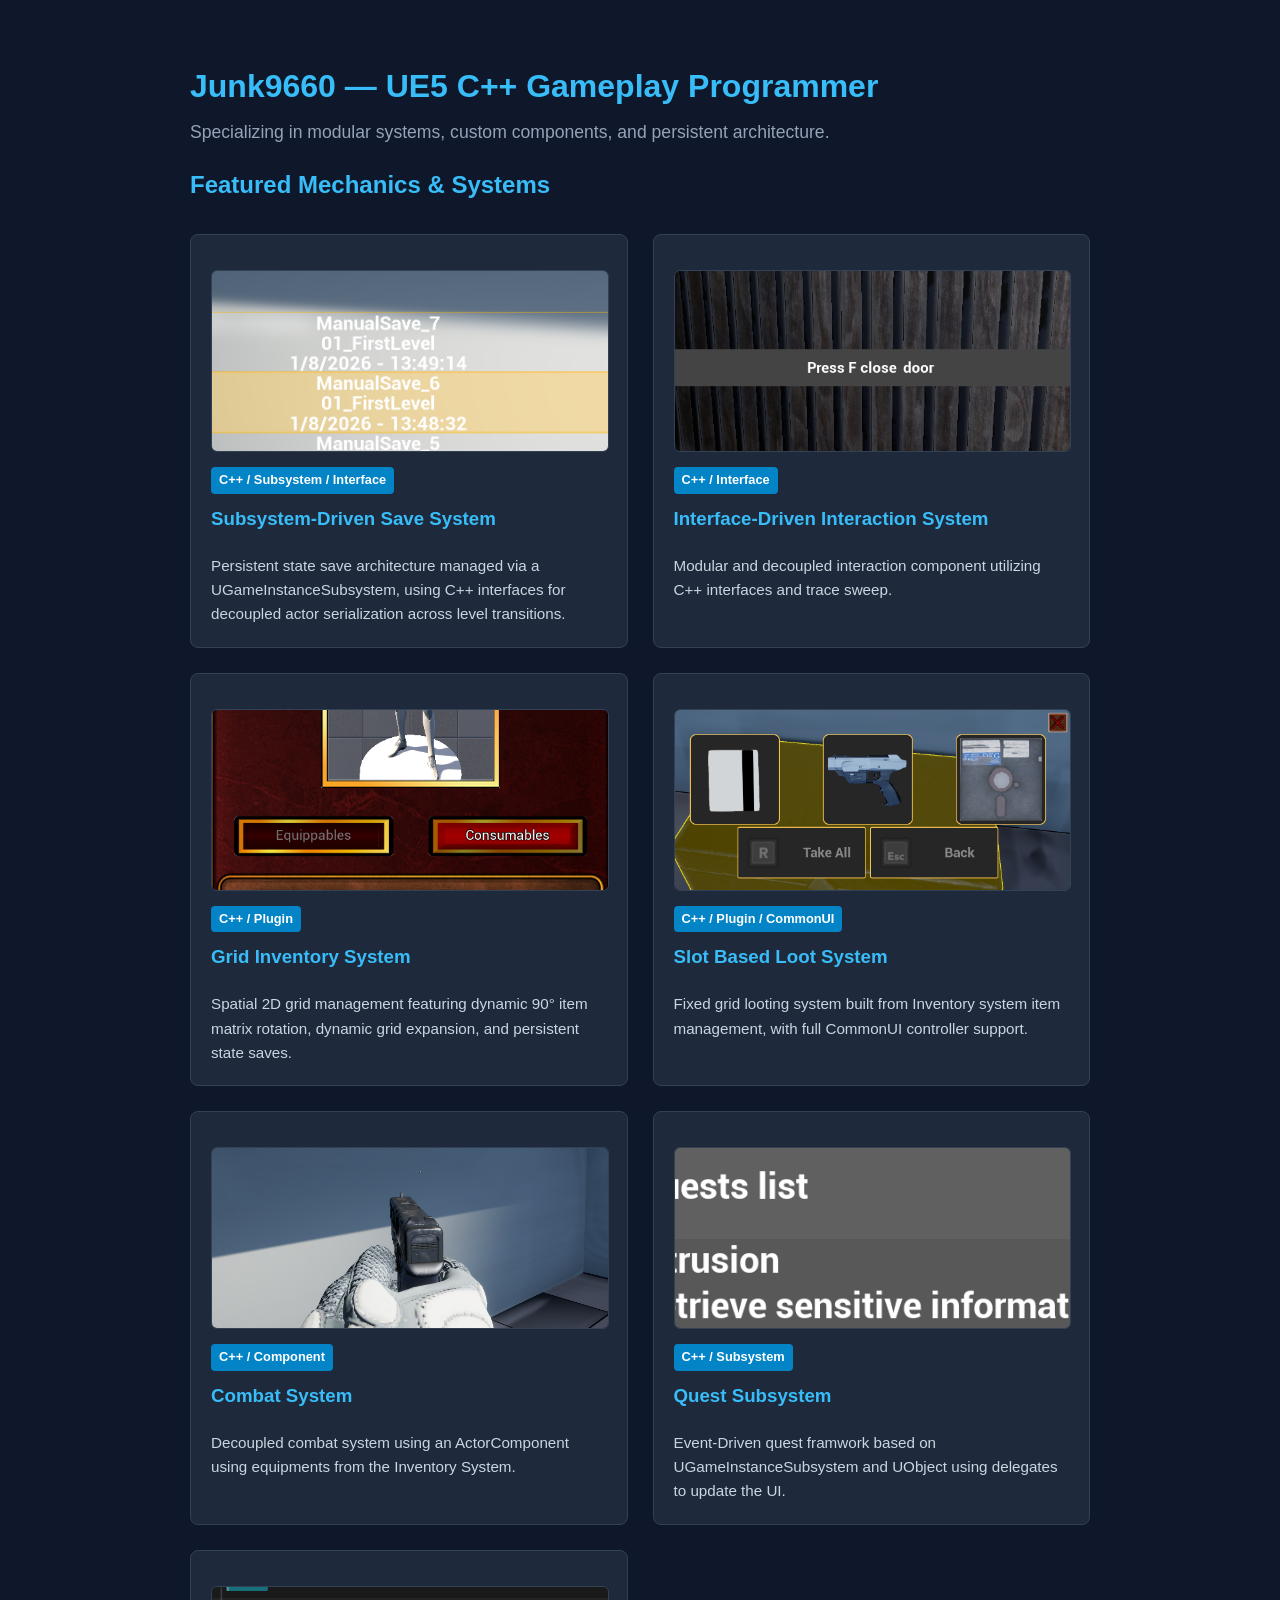
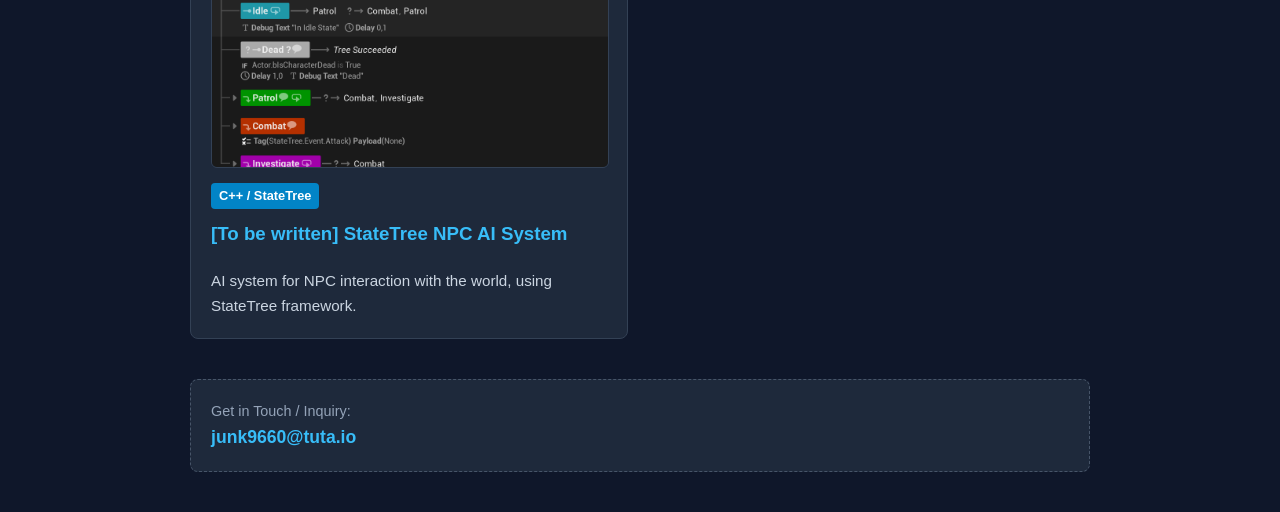
==== commit 7ef4d376: "Combat component content update Mail added on all pages" ====
--- a/index.html
+++ b/index.html
@@ -42,11 +42,11 @@
             <p>Fixed grid looting system built from Inventory system item management, with full CommonUI controller support.</p>
         </a>
 
-        <a href="./ai_system/" class="card">
-            <img src="ai_thumbnail.png" alt="AI System Screenshot" class="card-img">
-            <span class="tag">C++ / StateTree</span>
-            <h3>StateTree NPC AI System</h3>
-            <p>AI system for NPC interaction with the world, using StateTree framework.</p>
+        <a href="./combat_system/" class="card">
+            <img src="combat_thumbnail.png" alt="Combat System Screenshot" class="card-img">
+            <span class="tag">C++ / Component</span>
+            <h3>Combat System</h3>
+            <p>Decoupled combat system using an ActorComponent using equipments from the Inventory System.</p>
         </a>
 
         <a href="./quest_system/" class="card">
@@ -56,12 +56,14 @@
             <p>Event-Driven quest framwork based on UGameInstanceSubsystem and UObject using delegates to update the UI.</p>
         </a>
 
-        <a href="./combat_system/" class="card">
-            <img src="combat_thumbnail.png" alt="Combat System Screenshot" class="card-img">
-            <span class="tag">C++ / Component</span>
-            <h3>Combat System</h3>
-            <p>Decoupled combat system using an ActorComponent using equipments from the Inventory System.</p>
+        <a href="./ai_system/" class="card">
+            <img src="ai_thumbnail.png" alt="AI System Screenshot" class="card-img">
+            <span class="tag">C++ / StateTree</span>
+            <h3>[To be written] StateTree NPC AI System</h3>
+            <p>AI system for NPC interaction with the world, using StateTree framework.</p>
         </a>
+
+
     </div>
 
     <div class="contact-box">
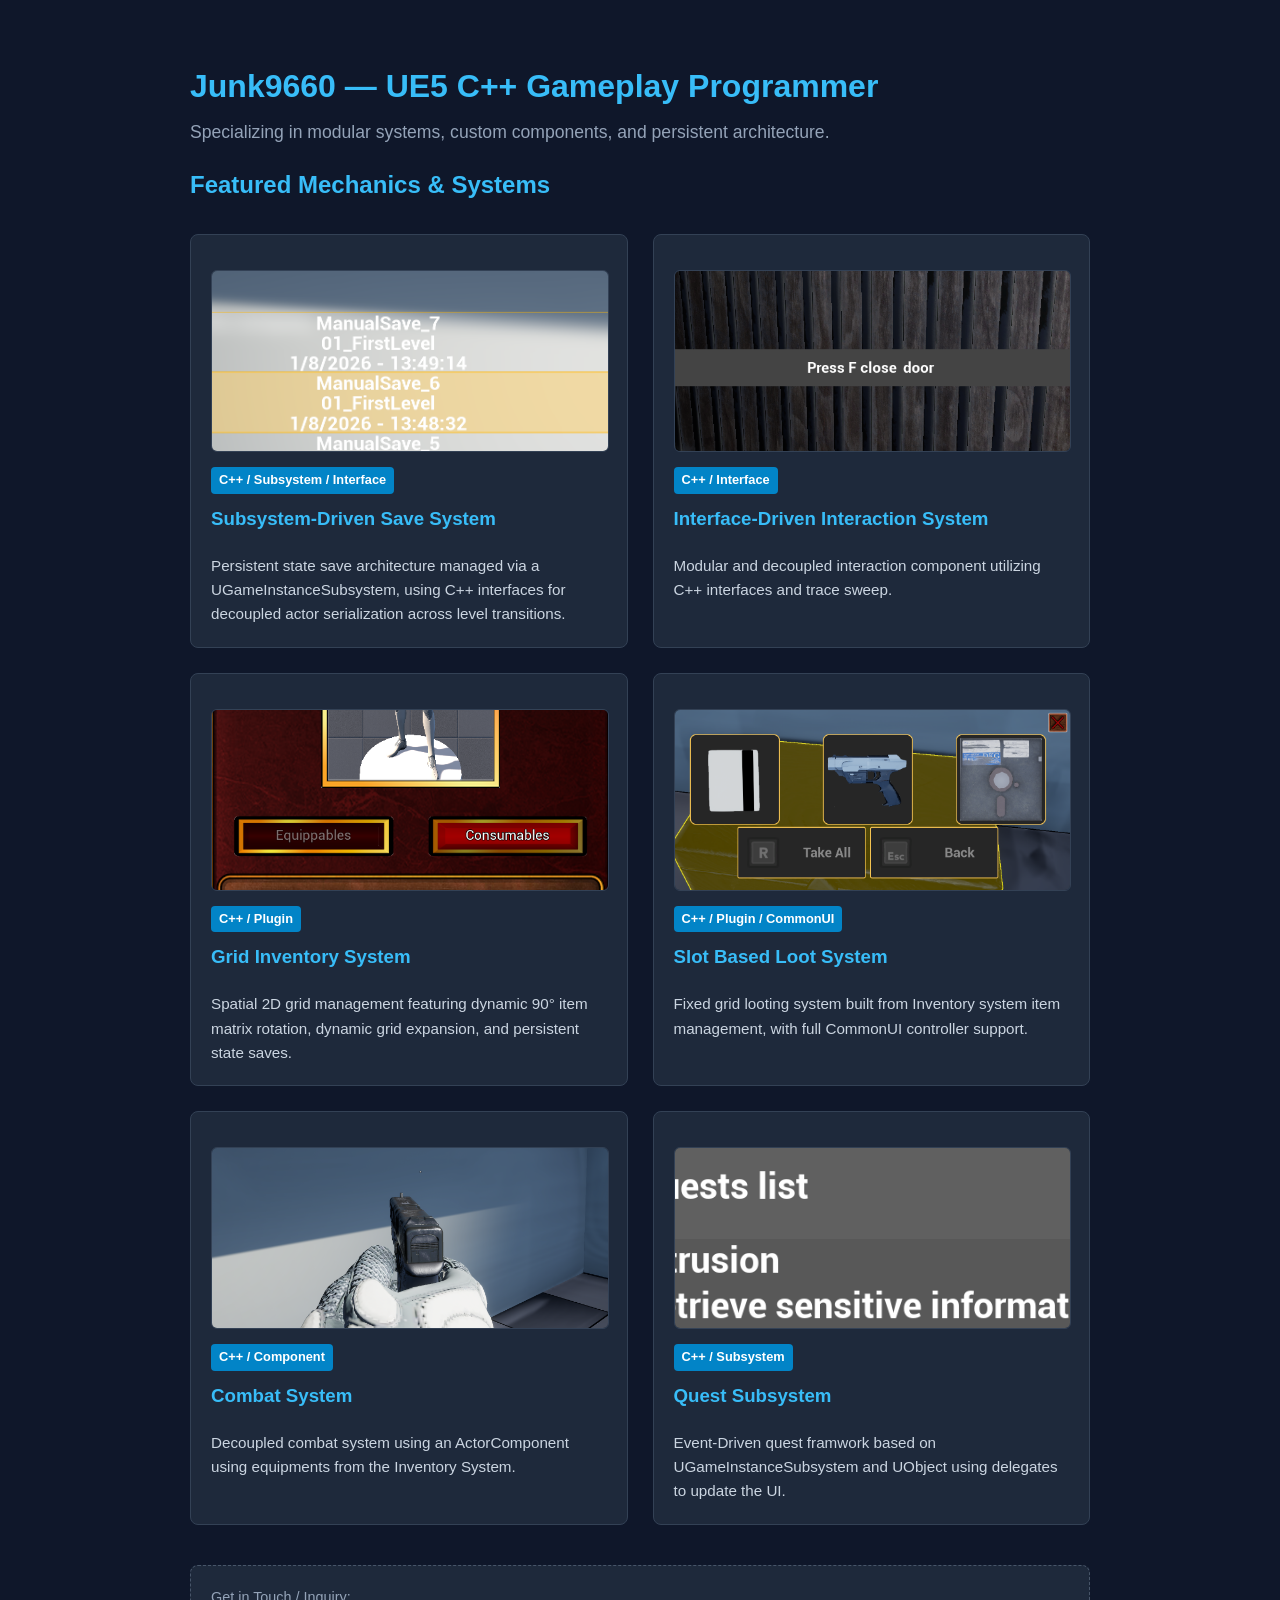
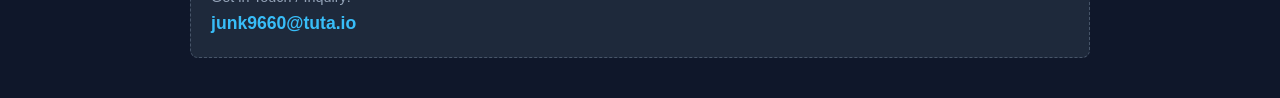
==== commit 1ce09c98: "Removed BP integration in Interaction system Removed Repo integration from Save Interface GUID Opted" ====
--- a/index.html
+++ b/index.html
@@ -56,12 +56,12 @@
             <p>Event-Driven quest framwork based on UGameInstanceSubsystem and UObject using delegates to update the UI.</p>
         </a>
 
-        <a href="./ai_system/" class="card">
-            <img src="ai_thumbnail.png" alt="AI System Screenshot" class="card-img">
-            <span class="tag">C++ / StateTree</span>
-            <h3>[To be written] StateTree NPC AI System</h3>
-            <p>AI system for NPC interaction with the world, using StateTree framework.</p>
-        </a>
+<!--        <a href="./ai_system/" class="card">-->
+<!--            <img src="ai_thumbnail.png" alt="AI System Screenshot" class="card-img">-->
+<!--            <span class="tag">C++ / StateTree</span>-->
+<!--            <h3>[To be written] StateTree NPC AI System</h3>-->
+<!--            <p>AI system for NPC interaction with the world, using StateTree framework.</p>-->
+<!--        </a>-->
 
 
     </div>
@@ -69,7 +69,7 @@
     <div class="contact-box">
         <div>
             <span style="color: #94a3b8; font-size: 0.9rem; display: block;">Get in Touch / Inquiry:</span>
-            <a href="junk9660@tuta.io" style="color: #38bdf8; font-weight: bold; text-decoration: none; font-size: 1.1rem;">junk9660@tuta.io</a>
+            <a href="mailto:junk9660@tuta.io" style="color: #38bdf8; font-weight: bold; text-decoration: none; font-size: 1.1rem;">junk9660@tuta.io</a>
         </div>
     </div>
 
--- a/style.css
+++ b/style.css
@@ -211,6 +211,13 @@
     border-radius: 8px; 
     margin: 15px 0; 
     border: 1px solid #334155; 
+}
+
+.bp-embed {
+    width: 100%;
+    height: 500px;
+    display: block;
+    max-width: 900px;
 }
 
 /* ==========================================
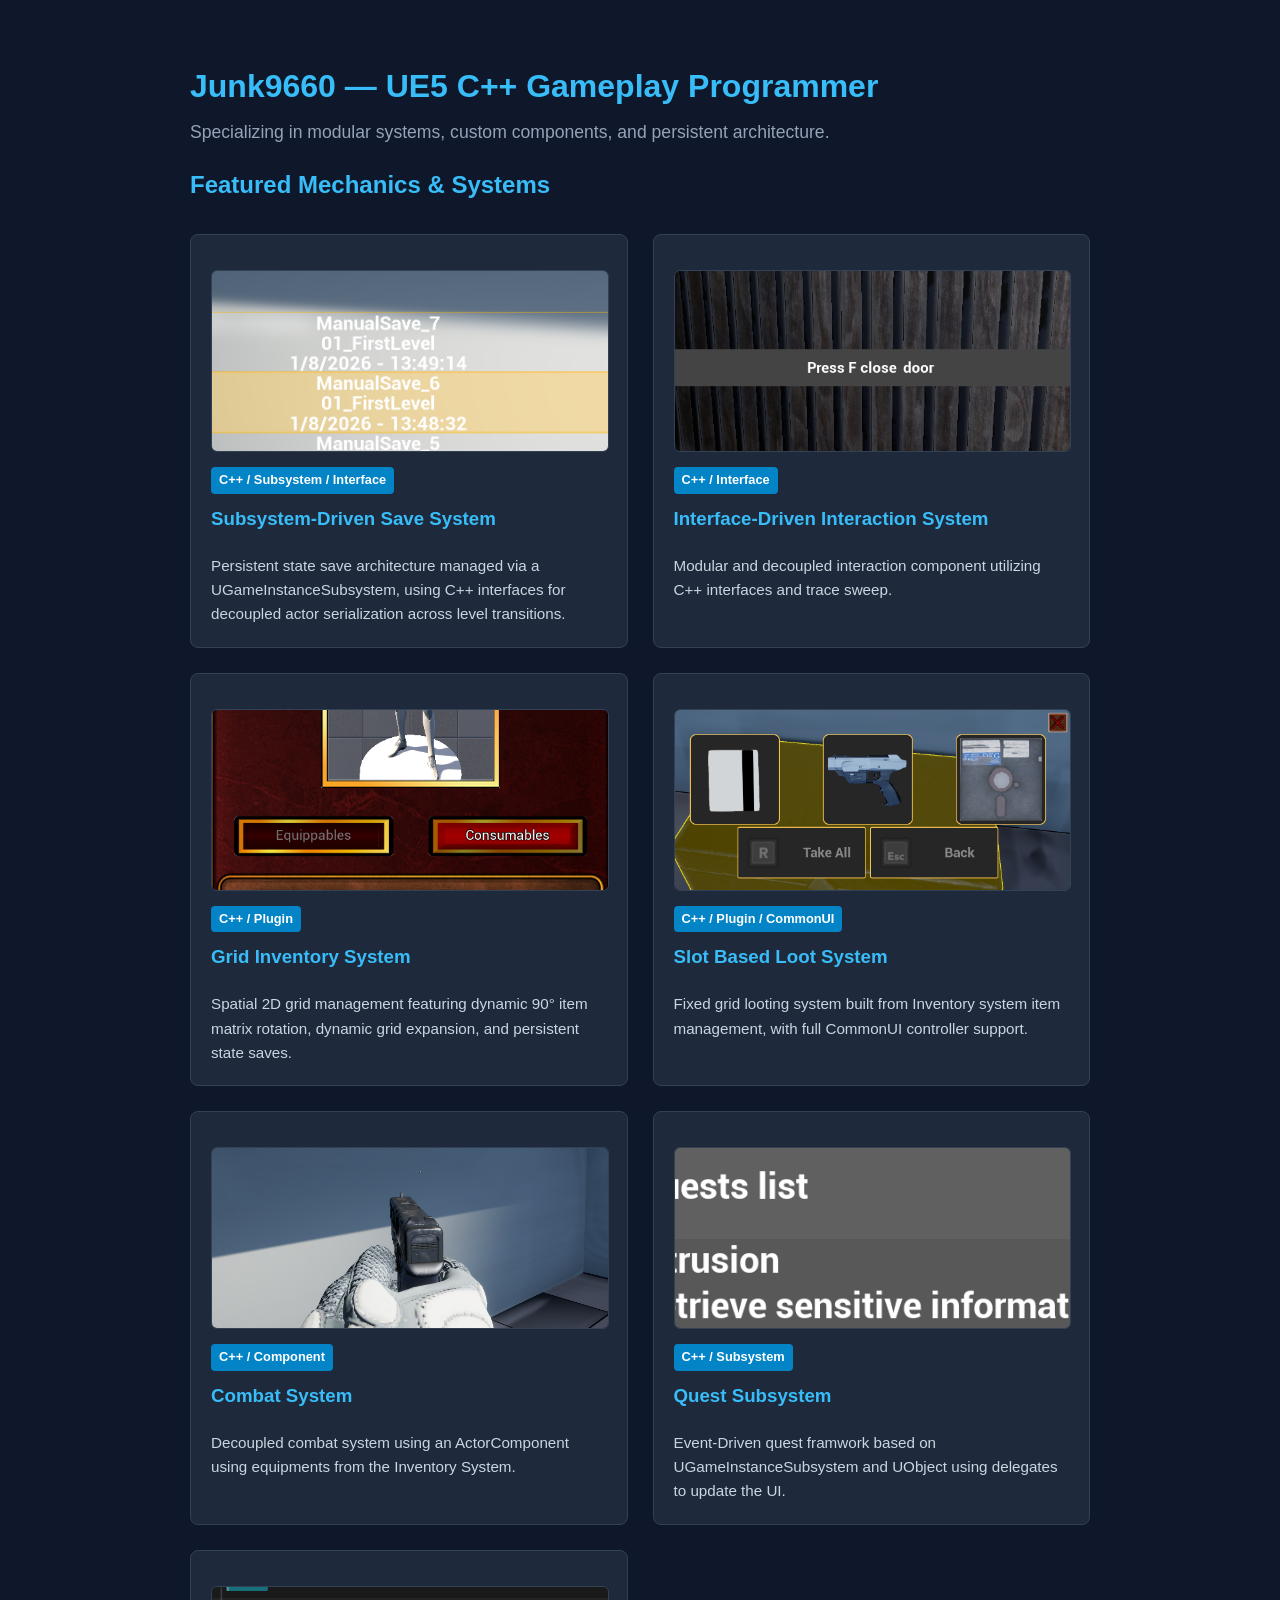
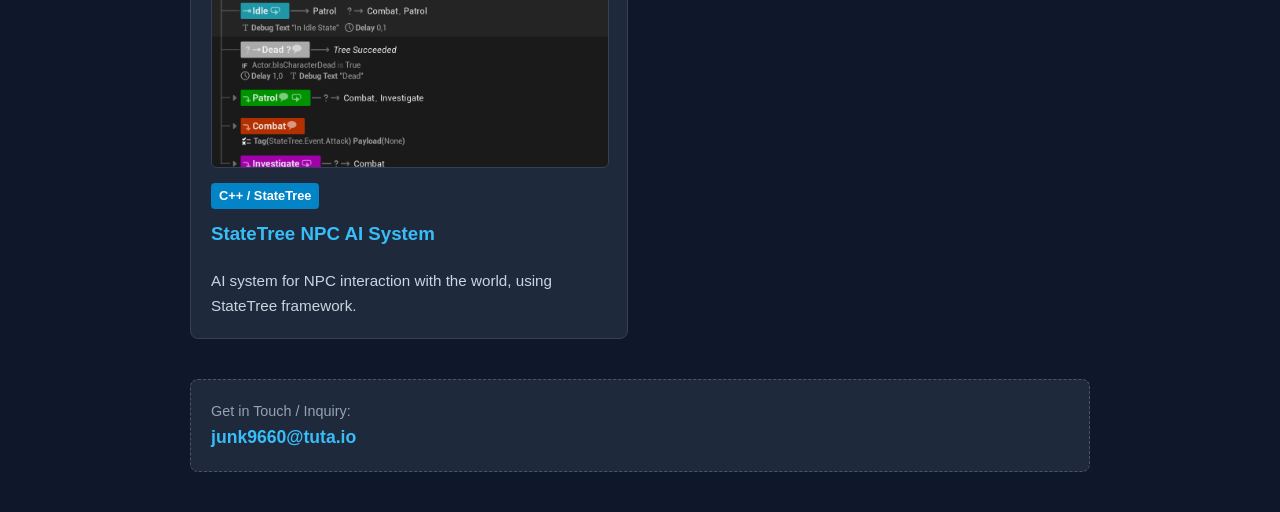
==== commit 9b99cc50: "Added AI System" ====
--- a/index.html
+++ b/index.html
@@ -56,12 +56,12 @@
             <p>Event-Driven quest framwork based on UGameInstanceSubsystem and UObject using delegates to update the UI.</p>
         </a>
 
-<!--        <a href="./ai_system/" class="card">-->
-<!--            <img src="ai_thumbnail.png" alt="AI System Screenshot" class="card-img">-->
-<!--            <span class="tag">C++ / StateTree</span>-->
-<!--            <h3>[To be written] StateTree NPC AI System</h3>-->
-<!--            <p>AI system for NPC interaction with the world, using StateTree framework.</p>-->
-<!--        </a>-->
+        <a href="./ai_system/" class="card">
+            <img src="ai_thumbnail.png" alt="AI System Screenshot" class="card-img">
+            <span class="tag">C++ / StateTree</span>
+            <h3>StateTree NPC AI System</h3>
+            <p>AI system for NPC interaction with the world, using StateTree framework.</p>
+        </a>
 
 
     </div>
